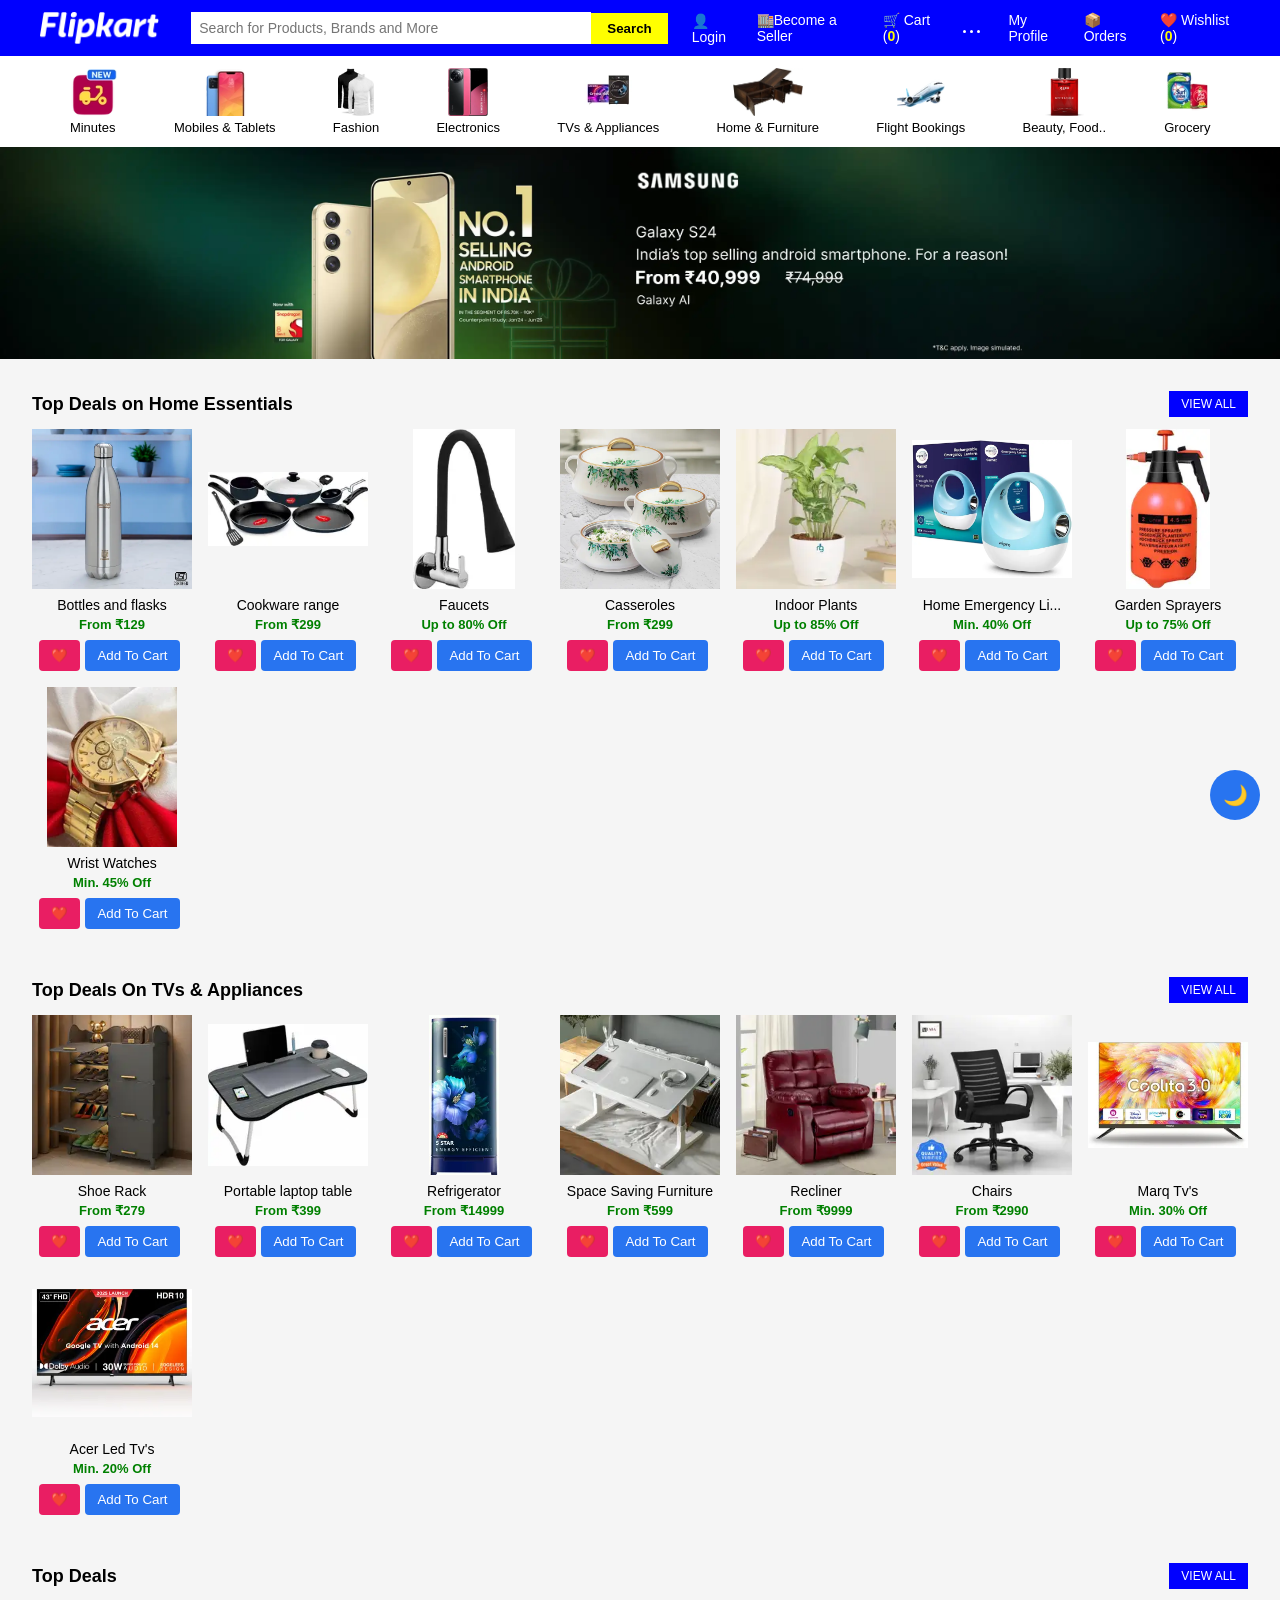
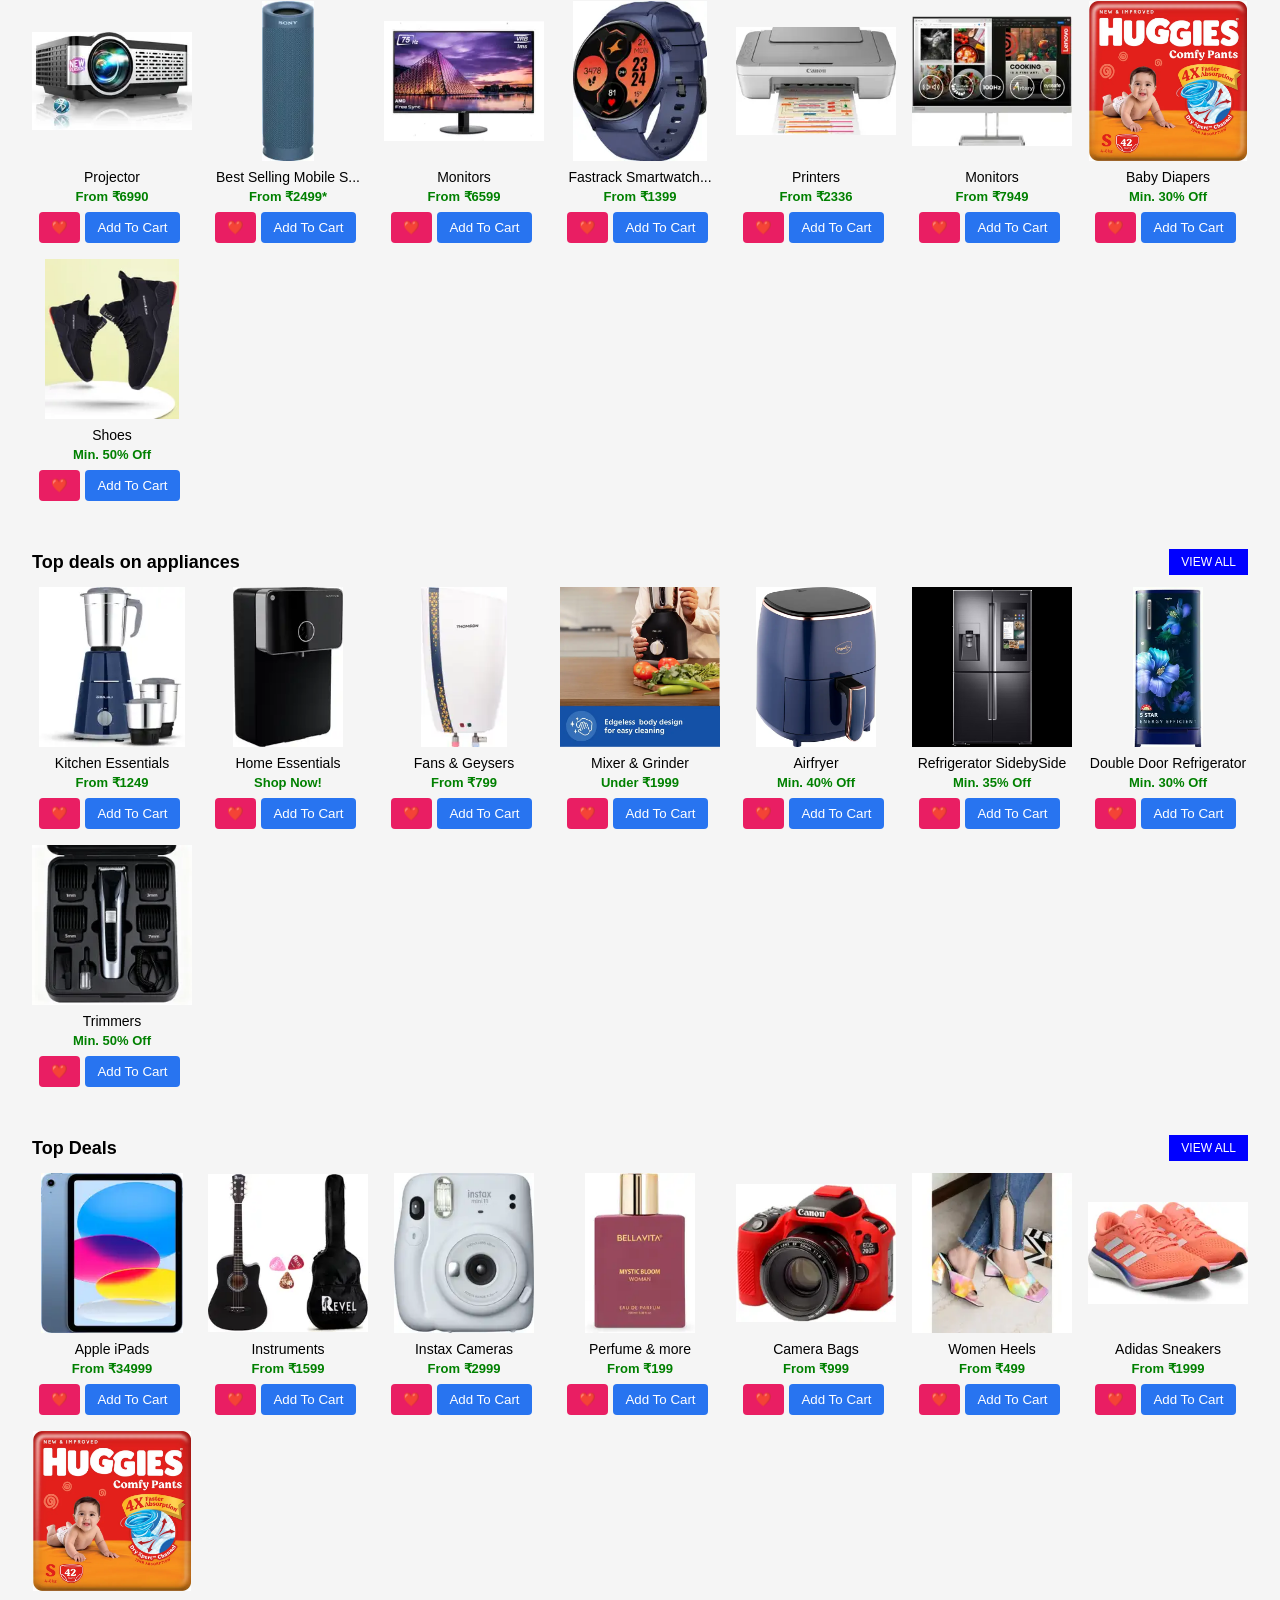
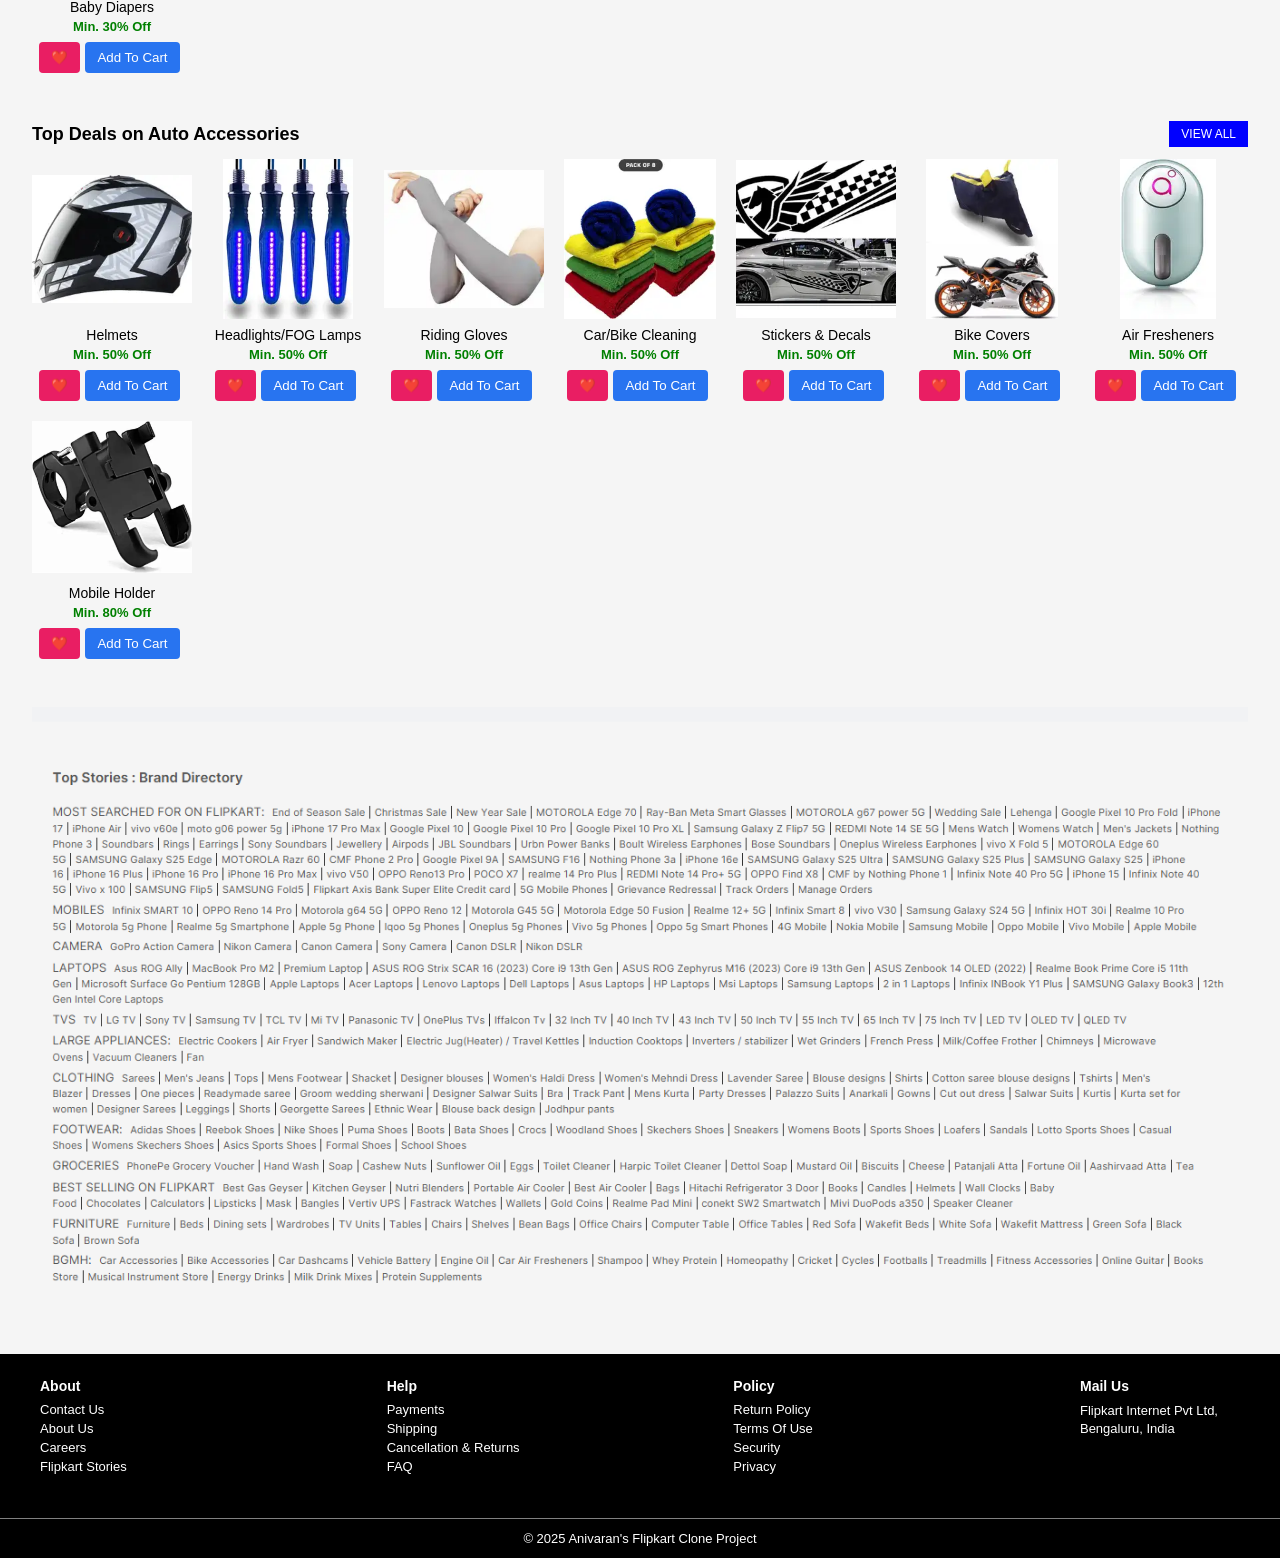
==== index.html @ 22cb1e36 "Completed Flipkart Clone Project" ====
<!DOCTYPE html>

<html lang="en">
<head>
<meta charset="utf-8"/>
<title>Flipkart Clone</title>
<link href="./style.css" rel="stylesheet"/>
</head>
<body>
<header class="navbar">
<div class="nav-left">
<img alt="Flipkart logo" class="logo" src="images/flipkart-plus_8d85f4.png"/>
<div class="search-box">
<input id="searchInput" placeholder="Search for Products, Brands and More" type="text"/>
<button>Search</button>
</div>
</div>
<div class="nav-right">
<div class="login-wrapper">
<input class="login-toggle" id="login-toggle" type="checkbox"/>
<label class="more-btn" for="login-toggle">
<span class="more-text">👤Login</span>
</label>
<ul class="login-menu">
<li class="login-top">
<span>New customer?</span>
<a href="#" id="signupLink">Sign Up</a>
</li>
<li><a href="#">My Profile</a></li>
<li><a href="#">Flipkart Plus Zone</a></li>
<li><a href="#">Orders</a></li>
<li><a href="#">Wishlist</a></li>
<li><a href="#">Rewards</a></li>
<li><a href="#">Gift Cards</a></li>
</ul>
</div>
<a href="#">🏬Become a Seller</a>
<a href="cart.html">🛒 Cart (<span id="cartCount">0</span>)</a>
<div class="more-wrapper">
<button aria-label="More options" class="more-btn">
<span class="dot"></span>
<span class="dot"></span>
<span class="dot"></span>
<span class="more-text"></span>
</button>
<ul class="more-menu">
<li><a href="#">Notification Preferences</a></li>
<li><a href="#">24x7 Customer Care</a></li>
<li><a href="#">Advertise</a></li>
<li><a href="#">Download App</a></li>
</ul>
</div>
<a href="profile.html">My Profile</a><a href="orders.html">📦 Orders</a><a href="wishlist.html">❤️ Wishlist (<span id="wishlistCount">0</span>)</a></div>
</header>
<nav class="category-strip">
<div class="cat-item">
<img alt="Minutes" src="images/minutes.jpg"/>
<span>Minutes</span>
</div>
<div class="cat-item">
<img alt="Mobiles &amp; Tablets" src="images/mobiles-tablets.jpg"/>
<span>Mobiles &amp; Tablets</span>
</div>
<div class="cat-item">
<img alt="Fashion" src="images/fashion.jpg"/>
<span>Fashion</span>
</div>
<div class="cat-item">
<img alt="Electronics" src="images/electronics.jpg"/>
<span>Electronics</span>
</div>
<div class="cat-item">
<img alt="TVs &amp; Appliances" src="images/tvs-appliances.jpg"/>
<span>TVs &amp; Appliances</span>
</div>
<div class="cat-item">
<img alt="Home &amp; Furniture" src="images/home-furniture.jpg"/>
<span>Home &amp; Furniture</span>
</div>
<div class="cat-item">
<img alt="Flight Bookings" src="images/flight-bookings.jpg"/>
<span>Flight Bookings</span>
</div>
<div class="cat-item">
<img alt="Beauty, Food, Perfume" src="images/beauty-food-toys.jpg"/>
<span>Beauty, Food..</span>
</div>
<div class="cat-item">
<img alt="Grocery" src="images/grocery.jpg"/>
<span>Grocery</span>
</div>
</nav>
<!-- Register Modal -->
<div id="registerModal" class="modal">

  <div class="modal-content">

    <span id="closeRegister">&times;</span>

    <h2>Create New Account</h2>

    <input
      type="text"
      id="regName"
      placeholder="Enter Full Name">

    <input
      type="email"
      id="regEmail"
      placeholder="Enter Email">

    <input
      type="password"
      id="regPass"
      placeholder="Enter Password">

    <button id="registerBtn">
      Register
    </button>

  </div>

</div>
<section class="banner">
<img alt="Samsung main banner" src="images/samsung_logo.jpg"/>
</section>
<section class="product-row">
<div class="row-header">
<h2>Top Deals on Home Essentials</h2>
<button class="view-all">VIEW ALL</button>
</div>
<div class="product-list">
<div class="product-card">
<img alt="Bottles and flasks" src="images/bottle.jpg"/>
<p class="name">Bottles and flasks</p>
<p class="offer">From ₹129</p>
<button class="wishlist-btn">❤️</button><button class="add-cart">Add To Cart</button></div>
<div class="product-card">
<img alt="Cookware range" src="images/cookware-range.jpg"/>
<p class="name">Cookware range</p>
<p class="offer">From ₹299</p>
<button class="wishlist-btn">❤️</button><button class="add-cart">Add To Cart</button></div>
<div class="product-card">
<img alt="Faucets" src="images/faucets.jpg"/>
<p class="name">Faucets</p>
<p class="offer">Up to 80% Off</p>
<button class="wishlist-btn">❤️</button><button class="add-cart">Add To Cart</button></div>
<div class="product-card">
<img alt="Casseroles" src="images/casserole.jpg"/>
<p class="name">Casseroles</p>
<p class="offer">From ₹299</p>
<button class="wishlist-btn">❤️</button><button class="add-cart">Add To Cart</button></div>
<div class="product-card">
<img alt="Indoor Plants" src="images/indoor-plants.jpg"/>
<p class="name">Indoor Plants</p>
<p class="offer">Up to 85% Off</p>
<button class="wishlist-btn">❤️</button><button class="add-cart">Add To Cart</button></div>
<div class="product-card">
<img alt="Home Emergency Light" src="images/home-emergency.jpg"/>
<p class="name">Home Emergency Li...</p>
<p class="offer">Min. 40% Off</p>
<button class="wishlist-btn">❤️</button><button class="add-cart">Add To Cart</button></div>
<div class="product-card">
<img alt="Garden Sprayers" src="images/garden-sprayers.jpg"/>
<p class="name">Garden Sprayers</p>
<p class="offer">Up to 75% Off</p>
<button class="wishlist-btn">❤️</button><button class="add-cart">Add To Cart</button></div>
<div class="product-card">
<img alt="Wrist Watches" src="images/gold-wrist-watch.jpg"/>
<p class="name">Wrist Watches</p>
<p class="offer">Min. 45% Off</p>
<button class="wishlist-btn">❤️</button><button class="add-cart">Add To Cart</button></div>
</div>
</section>
<section class="product-row">
<div class="row-header">
<h2>Top Deals On TVs &amp; Appliances</h2>
<button class="view-all">VIEW ALL</button>
</div>
<div class="product-list">
<div class="product-card">
<img alt="Shoe Rack" src="images/shoe-rack-01.jpg"/>
<p class="name">Shoe Rack</p>
<p class="offer">From ₹279</p>
<button class="wishlist-btn">❤️</button><button class="add-cart">Add To Cart</button></div>
<div class="product-card">
<img alt="Portable laptop table" src="images/portable-laptop-table-01.jpg"/>
<p class="name">Portable laptop table</p>
<p class="offer">From ₹399</p>
<button class="wishlist-btn">❤️</button><button class="add-cart">Add To Cart</button></div>
<div class="product-card">
<img alt="Home Temple" src="images/refrigerator_1.jpg"/>
<p class="name">Refrigerator</p>
<p class="offer">From ₹14999</p>
<button class="wishlist-btn">❤️</button><button class="add-cart">Add To Cart</button></div>
<div class="product-card">
<img alt="Space Saving Furniture" src="images/space-saving-furniture-01.jpg"/>
<p class="name">Space Saving Furniture</p>
<p class="offer">From ₹599</p>
<button class="wishlist-btn">❤️</button><button class="add-cart">Add To Cart</button></div>
<div class="product-card">
<img alt="Recliner" src="images/recliner-01.jpg"/>
<p class="name">Recliner</p>
<p class="offer">From ₹9999</p>
<button class="wishlist-btn">❤️</button><button class="add-cart">Add To Cart</button></div>
<div class="product-card">
<img alt="Chairs" src="images/chairs-01.jpg"/>
<p class="name">Chairs</p>
<p class="offer">From ₹2990</p>
<button class="wishlist-btn">❤️</button><button class="add-cart">Add To Cart</button></div>
<div class="product-card">
<img alt="Marq tv" src="images/marq.jpg"/>
<p class="name">Marq Tv's</p>
<p class="offer">Min. 30% Off</p>
<button class="wishlist-btn">❤️</button><button class="add-cart">Add To Cart</button></div>
<div class="product-card">
<img alt="Acer LED TV" src="images/acer.jpg"/>
<p class="name">Acer Led Tv's</p>
<p class="offer">Min. 20% Off</p>
<button class="wishlist-btn">❤️</button><button class="add-cart">Add To Cart</button></div>
</div>
</section>
<section class="product-row">
<div class="row-header">
<h2>Top Deals</h2>
<button class="view-all">VIEW ALL</button>
</div>
<div class="product-list">
<div class="product-card">
<img alt="Projector" src="images/projector-01.jpg"/>
<p class="name">Projector</p>
<p class="offer">From ₹6990</p>
<button class="wishlist-btn">❤️</button><button class="add-cart">Add To Cart</button></div>
<div class="product-card">
<img alt="Best Selling Mobile Speaker" src="images/bluetooth-speaker-01.jpg"/>
<p class="name">Best Selling Mobile S...</p>
<p class="offer">From ₹2499*</p>
<button class="wishlist-btn">❤️</button><button class="add-cart">Add To Cart</button></div>
<div class="product-card">
<img alt="Monitors" src="images/monitor-01.jpg"/>
<p class="name">Monitors</p>
<p class="offer">From ₹6599</p>
<button class="wishlist-btn">❤️</button><button class="add-cart">Add To Cart</button></div>
<div class="product-card">
<img alt="Fastrack Smartwatch" src="images/fastrack-smartwatch-01.jpg"/>
<p class="name">Fastrack Smartwatch...</p>
<p class="offer">From ₹1399</p>
<button class="wishlist-btn">❤️</button><button class="add-cart">Add To Cart</button></div>
<div class="product-card">
<img alt="Printers" src="images/printer-01.jpg"/>
<p class="name">Printers</p>
<p class="offer">From ₹2336</p>
<button class="wishlist-btn">❤️</button><button class="add-cart">Add To Cart</button></div>
<div class="product-card">
<img alt="Monitors" src="images/monitor-02.jpg"/>
<p class="name">Monitors</p>
<p class="offer">From ₹7949</p>
<button class="wishlist-btn">❤️</button><button class="add-cart">Add To Cart</button></div>
<div class="product-card">
<img alt="Baby Diapers" src="images/baby_diaper.jpg"/>
<p class="name">Baby Diapers</p>
<p class="offer">Min. 30% Off</p>
<button class="wishlist-btn">❤️</button><button class="add-cart">Add To Cart</button></div>
<div class="product-card">
<img alt="Shoes" src="images/mens-casual-shoes.jpg"/>
<p class="name">Shoes</p>
<p class="offer">Min. 50% Off</p>
<button class="wishlist-btn">❤️</button><button class="add-cart">Add To Cart</button></div>
</div>
</section>
<section class="product-row">
<div class="row-header">
<h2>Top deals on appliances</h2>
<button class="view-all">VIEW ALL</button>
</div>
<div class="product-list">
<div class="product-card">
<img alt="Kitchen Essentials" src="images/kitchen-essentials-mixer.jpg"/>
<p class="name">Kitchen Essentials</p>
<p class="offer">From ₹1249</p>
<button class="wishlist-btn">❤️</button><button class="add-cart">Add To Cart</button></div>
<div class="product-card">
<img alt="Home Essentials" src="images/home-essentials-purifier.jpg"/>
<p class="name">Home Essentials</p>
<p class="offer">Shop Now!</p>
<button class="wishlist-btn">❤️</button><button class="add-cart">Add To Cart</button></div>
<div class="product-card">
<img alt="Fans &amp; Geysers" src="images/fan-geyser.jpg"/>
<p class="name">Fans &amp; Geysers</p>
<p class="offer">From ₹799</p>
<button class="wishlist-btn">❤️</button><button class="add-cart">Add To Cart</button></div>
<div class="product-card">
<img alt="Mixer &amp; Grinder" src="images/mixer.jpg"/>
<p class="name">Mixer &amp; Grinder</p>
<p class="offer">Under ₹1999</p>
<button class="wishlist-btn">❤️</button><button class="add-cart">Add To Cart</button></div>
<div class="product-card">
<img alt="Airfryer" src="images/Airfryer.jpg"/>
<p class="name">Airfryer</p>
<p class="offer">Min. 40% Off</p>
<button class="wishlist-btn">❤️</button><button class="add-cart">Add To Cart</button></div>
<div class="product-card">
<img alt="Refrigerator" src="images/refrigerator.jpg"/>
<p class="name">Refrigerator SidebySide</p>
<p class="offer">Min. 35% Off</p>
<button class="wishlist-btn">❤️</button><button class="add-cart">Add To Cart</button></div>
<div class="product-card">
<img alt="Double Door Refrigerator" src="images/refrigerator_1.jpg"/>
<p class="name">Double Door Refrigerator</p>
<p class="offer">Min. 30% Off</p>
<button class="wishlist-btn">❤️</button><button class="add-cart">Add To Cart</button></div>
<div class="product-card">
<img alt="Trimmers" src="images/trimmer-kit.jpg"/>
<p class="name">Trimmers</p>
<p class="offer">Min. 50% Off</p>
<button class="wishlist-btn">❤️</button><button class="add-cart">Add To Cart</button></div>
</div>
</section>
<section class="product-row">
<div class="row-header">
<h2>Top Deals</h2>
<button class="view-all">VIEW ALL</button>
</div>
<div class="product-list">
<div class="product-card">
<img alt="Apple iPads" src="images/apple-ipad.jpg"/>
<p class="name">Apple iPads</p>
<p class="offer">From ₹34999</p>
<button class="wishlist-btn">❤️</button><button class="add-cart">Add To Cart</button></div>
<div class="product-card">
<img alt="Instruments" src="images/guitar-instrument.jpg"/>
<p class="name">Instruments</p>
<p class="offer">From ₹1599</p>
<button class="wishlist-btn">❤️</button><button class="add-cart">Add To Cart</button></div>
<div class="product-card">
<img alt="Instax Cameras" src="images/instax-camera.jpg"/>
<p class="name">Instax Cameras</p>
<p class="offer">From ₹2999</p>
<button class="wishlist-btn">❤️</button><button class="add-cart">Add To Cart</button></div>
<div class="product-card">
<img alt="Perfume &amp; more" src="images/perfume-bottle.jpg"/>
<p class="name">Perfume &amp; more</p>
<p class="offer">From ₹199</p>
<button class="wishlist-btn">❤️</button><button class="add-cart">Add To Cart</button></div>
<div class="product-card">
<img alt="Camera Bags" src="images/camera-bag.jpg"/>
<p class="name">Camera Bags</p>
<p class="offer">From ₹999</p>
<button class="wishlist-btn">❤️</button><button class="add-cart">Add To Cart</button></div>
<div class="product-card">
<img alt="Heels" src="images/heels-sandals.jpg"/>
<p class="name">Women Heels</p>
<p class="offer">From ₹499</p>
<button class="wishlist-btn">❤️</button><button class="add-cart">Add To Cart</button></div>
<div class="product-card">
<img alt="Shoes" src="images/sports-shoes.jpg"/>
<p class="name">Adidas Sneakers</p>
<p class="offer">From ₹1999</p>
<button class="wishlist-btn">❤️</button><button class="add-cart">Add To Cart</button></div>
<div class="product-card">
<img alt="Baby Diapers" src="images/baby_diaper.jpg"/>
<p class="name">Baby Diapers</p>
<p class="offer">Min. 30% Off</p>
<button class="wishlist-btn">❤️</button><button class="add-cart">Add To Cart</button></div>
</div>
</section>
<section class="product-row">
<div class="row-header">
<h2>Top Deals on Auto Accessories</h2>
<button class="view-all">VIEW ALL</button>
</div>
<div class="product-list">
<div class="product-card">
<img alt="Helmet" src="images/helmet.jpg"/>
<p class="name">Helmets</p>
<p class="offer">Min. 50% Off</p>
<button class="wishlist-btn">❤️</button><button class="add-cart">Add To Cart</button></div>
<div class="product-card">
<img alt="Bike Light Bulb" src="images/bike-light-bulb.jpg"/>
<p class="name">Headlights/FOG Lamps</p>
<p class="offer">Min. 50% Off</p>
<button class="wishlist-btn">❤️</button><button class="add-cart">Add To Cart</button></div>
<div class="product-card">
<img alt="Riding Gloves" src="images/riding-gloves.jpg"/>
<p class="name">Riding Gloves</p>
<p class="offer">Min. 50% Off</p>
<button class="wishlist-btn">❤️</button><button class="add-cart">Add To Cart</button></div>
<div class="product-card">
<img alt="Vehicle Washing Cloth" src="images/vehicle-washing-cloth.jpg"/>
<p class="name">Car/Bike Cleaning</p>
<p class="offer">Min. 50% Off</p>
<button class="wishlist-btn">❤️</button><button class="add-cart">Add To Cart</button></div>
<div class="product-card">
<img alt="Car Sticker Decal" src="images/car-sticker-decal.jpg"/>
<p class="name">Stickers &amp; Decals</p>
<p class="offer">Min. 50% Off</p>
<button class="wishlist-btn">❤️</button><button class="add-cart">Add To Cart</button></div>
<div class="product-card">
<img alt="Bike Body Cover" src="images/bike-body-cover.jpg"/>
<p class="name">Bike Covers</p>
<p class="offer">Min. 50% Off</p>
<button class="wishlist-btn">❤️</button><button class="add-cart">Add To Cart</button></div>
<div class="product-card">
<img alt="Car Air Freshener" src="images/car-air-freshener.jpg"/>
<p class="name">Air Fresheners</p>
<p class="offer">Min. 50% Off</p>
<button class="wishlist-btn">❤️</button><button class="add-cart">Add To Cart</button></div>
<div class="product-card">
<img alt="Mobile Holder" src="images/Mobile_holder.jpg"/>
<p class="name">Mobile Holder</p>
<p class="offer">Min. 80% Off</p>
<button class="wishlist-btn">❤️</button><button class="add-cart">Add To Cart</button></div>
</div>
</section>
<section class="product-row">
<img alt="Flipkart section screenshot" class="full-row-image" src="images/Screenshot 2025-12-26 152543.png"/>
</section>
<footer class="footer">
<div class="footer-top">
<div class="footer-column">
<h3>About</h3>
<a href="#">Contact Us</a>
<a href="#">About Us</a>
<a href="#">Careers</a>
<a href="#">Flipkart Stories</a>
</div>
<div class="footer-column">
<h3>Help</h3>
<a href="#">Payments</a>
<a href="#">Shipping</a>
<a href="#">Cancellation &amp; Returns</a>
<a href="#">FAQ</a>
</div>
<div class="footer-column">
<h3>Policy</h3>
<a href="#">Return Policy</a>
<a href="#">Terms Of Use</a>
<a href="#">Security</a>
<a href="#">Privacy</a>
</div>
<div class="footer-column">
<h3>Mail Us</h3>
<p>Flipkart Internet Pvt Ltd,<br/>
           Bengaluru, India</p>
</div>
</div>
<div class="footer-bottom">
<p>© 2025 Anivaran's Flipkart Clone Project</p>
</div>
</footer>

<div class="modal" id="loginModal">
<div class="modal-content">
<h2>Login</h2>
<input placeholder="Email" type="email"/>
<input placeholder="Password" type="password"/>
<button>Login</button>
</div>
</div>
<button id="darkModeBtn">🌙</button>
<button id="topBtn">⬆</button>
<script src="script.js"></script>
<div id="registerModal" class="modal">

<div class="modal-content">

<h2>Register</h2>

<input
type="text"
id="regName"
placeholder="Name">

<input
type="email"
id="regEmail"
placeholder="Email">

<input
type="password"
id="regPass"
placeholder="Password">

<button id="registerBtn">
Register
</button>

</div>

</div>
</body>
</html>
---- style.css ----
* {
  margin: 0;
  padding: 0;
  box-sizing: border-box;
}

html {
  font-size: 100%;
}

body {
  font-family: Arial, sans-serif;
  background-color: whitesmoke;
}

.navbar {
  background-color: blue;
  color: white;
  height: 3.5rem;
  display: flex;
  align-items: center;
  justify-content: space-between;
  padding: 0 2.5rem;
}

.logo {
  height: 2rem;
  margin-right: 1.25rem;
}

.nav-left {
  display: flex;
  align-items: center;
  gap: 0.75rem;
}

.search-box {
  display: flex;
  align-items: center;
}

.search-box input {
  width: 25rem;
  padding: 0.5rem;
  border: none;
  outline: none;
  font-size: 0.875rem;
}

.search-box button {
  padding: 0.5rem 1rem;
  border: none;
  background: yellow;
  cursor: pointer;
  font-weight: 600;
}

.nav-right {
  display: flex;
  align-items: center;
}

.nav-right a {
  margin-left: 1.25rem;
  color: white;
  text-decoration: none;
  font-size: 0.875rem;
}

.more-wrapper {
  position: relative;
  margin-left: 1.25rem;
}

.more-btn {
  display: inline-flex;
  align-items: center;
  gap: 0.25rem;
  background: transparent;
  border: none;
  cursor: pointer;
  color: white;
  font-size: 0.875rem;
}

.more-btn .dot {
  width: 0.1875rem;
  height: 0.1875rem;
  border-radius: 50%;
  background-color: white;
  display: inline-block;
}

.more-btn .more-text {
  margin-left: 0.25rem;
}

.more-menu {
  position: absolute;
  top: 130%;
  right: 0;
  background-color: white;
  color: black;
  list-style: none;
  min-width: 12.5rem;
  border-radius: 0.25rem;
  box-shadow: 0 0.25rem 0.75rem black;
  display: none;
  z-index: 10;
}

.more-menu li a {
  display: block;
  padding: 0.5rem 0.75rem;
  text-decoration: none;
  color: black;
  font-size: 0.8125rem;
}

.more-menu li a:hover {
  background-color: whitesmoke;
}

.more-wrapper:hover .more-menu {
  display: block;
}

.login-wrapper {
  position: relative;
  margin-left: 1.25rem;
}

.login-toggle {
  position: absolute;
  opacity: 0;
  pointer-events: none;
}

.login-menu {
  position: absolute;
  top: 130%;
  right: 0;
  background-color: white;
  color: black;
  width: 16.25rem;
  border-radius: 0.25rem;
  box-shadow: 0 0.25rem 0.75rem black;
  list-style: none;
  padding: 0;
  margin: 0;
  display: none;
  z-index: 20;
}

.login-top {
  display: flex;
  justify-content: space-between;
  align-items: center;
  padding: 0.75rem 1rem;
  border-bottom: 0.0625rem solid whitesmoke;
  font-size: 0.8125rem;
}

.login-top a {
  color: blue;
  font-weight: 500;
  text-decoration: none;
}

.login-menu li a {
  display: block;
  padding: 0.625rem 1rem;
  font-size: 0.875rem;
  color: black;
  text-decoration: none;
}

.login-menu li a:hover {
  background-color: whitesmoke;
}

.login-toggle:checked + .more-btn + .login-menu {
  display: block;
}

.category-strip {
  background-color: white;
  display: flex;
  justify-content: space-around;
  padding: 0.75rem 2.5rem;
}

.cat-item {
  text-align: center;
  font-size: 0.8125rem;
  cursor: pointer;
}

.cat-item img {
  height: 3rem;
  display: block;
  margin: 0 auto 0.25rem;
}

.banner img {
  width: 100%;
  display: block;
}

.product-row {
  margin: 1rem;
  background-color: whitesmoke;
  padding: 1rem;
}

.row-header {
  display: flex;
  justify-content: space-between;
  align-items: center;
  margin-bottom: 0.75rem;
}

.row-header h2 {
  font-size: 1.125rem;
}

.view-all {
  padding: 0.375rem 0.75rem;
  border: none;
  background-color: blue;
  color: white;
  font-size: 0.75rem;
  cursor: pointer;
}

.product-list {
  display: flex;
  gap: 1rem;
  overflow-x: auto;
  flex-wrap: wrap;
}

.product-card {
  width: 10rem;
  text-align: center;
  flex-shrink: 0;
}

.product-card img {
  width: 100%;
  aspect-ratio: 1 / 1;
  object-fit: contain;
  display: block;
}

.product-card .name {
  margin-top: 0.5rem;
  font-size: 0.875rem;
}

.product-card .offer {
  margin-top: 0.25rem;
  font-weight: bold;
  color: green;
  font-size: 0.8125rem;
}

.side-banner-row {
  display: flex;
  gap: 1rem;
  margin: 0 0 1rem;
}

.half-width {
  flex: 2;
  background-color: whitesmoke;
}

.side-banner {
  flex: 1;
  background-color: white;
}

.side-banner img {
  width: 100%;
  height: auto;
  object-fit: cover;
}

.accessory-row {
  display: flex;
  gap: 1rem;
}

.accessory-products {
  flex: 3;
  display: flex;
  flex-wrap: wrap;
  gap: 1rem;
}

.accessory-products .product-card {
  width: 10rem;
}

.accessory-banner {
  flex: 2;
  background-color: wheat;
  display: flex;
  justify-content: center;
  align-items: center;
}

.accessory-banner img {
  width: 100%;
  height: auto;
  object-fit: cover;
}

.full-row-image {
  width: 100%;
  height: auto;
  display: block;
}

.footer {
  background-color: black;
  color: white;
  margin-top: 1rem;
  font-size: 0.8125rem;
}

.footer-top {
  display: flex;
  flex-wrap: wrap;
  justify-content: space-between;
  padding: 1.5rem 2.5rem;
  border-bottom: 0.0625rem solid gray;
}

.footer-column {
  min-width: 10rem;
  margin-bottom: 1rem;
}

.footer-column h3 {
  font-size: 0.875rem;
  margin-bottom: 0.5rem;
}

.footer-column a {
  display: block;
  color: white;
  text-decoration: none;
  margin-bottom: 0.25rem;
}

.footer-column a:hover {
  text-decoration: underline;
}

.footer-column p {
  line-height: 1.4;
}

.footer-bottom {
  text-align: center;
  padding: 0.75rem 1rem;
}

@media (max-width: 48rem) {
  .footer-top {
    padding: 1.5rem 1rem;
  }
}

@media (max-width: 48rem) {
  .navbar {
    height: auto;
    padding: 0 1rem;
    flex-wrap: wrap;
    row-gap: 0.5rem;
  }

  .nav-left {
    width: 100%;
    justify-content: space-between;
  }

  .search-box input {
    width: 12.5rem;
  }

  .nav-right {
    width: 100%;
    justify-content: flex-end;
  }

  .category-strip {
    overflow-x: auto;
    justify-content: flex-start;
    gap: 0.75rem;
    padding: 0.75rem 1rem;
  }

  .side-banner-row {
    flex-direction: column;
  }

  .accessory-row {
    flex-direction: column;
  }

  .accessory-banner {
    order: -1;
  }

  .accessory-products {
    justify-content: center;
  }

  .product-row {
    margin: 0.5rem;
  }
}

@media (max-width: 30rem) {
  .more-btn .more-text {
    display: none;
  }

  .product-card {
    width: 7.5rem;
  }
}
/* =========================
   ADD TO CART BUTTON
========================= */

.add-cart{
  background:#2874f0;
  color:white;
  border:none;
  padding:8px 12px;
  border-radius:4px;
  cursor:pointer;
  margin-top:8px;
  margin-right:5px;
}

.add-cart:hover{
  background:#1d5fd0;
}

/* =========================
   WISHLIST BUTTON
========================= */

.wishlist-btn{
  background:#e91e63;
  color:white;
  border:none;
  padding:8px 12px;
  border-radius:4px;
  cursor:pointer;
  margin-top:8px;
  margin-right:5px;
}

.wishlist-btn:hover{
  background:#c2185b;
}

/* =========================
   PRODUCT HOVER
========================= */

.product-card{
  transition:all .3s ease;
}

.product-card:hover{
  transform:translateY(-5px);
  box-shadow:0 4px 15px rgba(0,0,0,.15);
}

.product-card img{
  transition:transform .3s ease;
}

.product-card:hover img{
  transform:scale(1.05);
}

/* =========================
   DARK MODE BUTTON
========================= */

#darkModeBtn{
  position:fixed;
  bottom:80px;
  right:20px;
  width:50px;
  height:50px;
  border:none;
  border-radius:50%;
  background:#2874f0;
  color:white;
  cursor:pointer;
  font-size:20px;
  z-index:1000;
}

/* =========================
   BACK TO TOP BUTTON
========================= */

#topBtn{
  position:fixed;
  bottom:20px;
  right:20px;
  width:50px;
  height:50px;
  border:none;
  border-radius:50%;
  background:#2874f0;
  color:white;
  cursor:pointer;
  font-size:18px;
  display:none;
  z-index:1000;
}

/* =========================
   LOGIN MODAL
========================= */

.modal{
  display:none;
  position:fixed;
  inset:0;
  background:rgba(0,0,0,.6);
  justify-content:center;
  align-items:center;
  z-index:2000;
}

.modal-content{
  background:white;
  padding:25px;
  border-radius:10px;
  width:320px;
  position:relative;
}

.modal-content h2{
  margin-bottom:15px;
}

.modal-content input{
  width:100%;
  padding:10px;
  margin-bottom:15px;
  border:1px solid #ccc;
}

#loginSubmit{
  width:100%;
  padding:10px;
  border:none;
  background:#2874f0;
  color:white;
  cursor:pointer;
  border-radius:4px;
}

#closeModal,
#closeLogin{
  position:absolute;
  right:15px;
  top:10px;
  font-size:24px;
  cursor:pointer;
}

/* =========================
   DARK MODE
========================= */

.dark{
  background:#121212;
  color:white;
}

.dark .category-strip{
  background:#1e1e1e;
}

.dark .product-row{
  background:#1e1e1e;
}

.dark .footer{
  background:#000;
}

.dark .modal-content{
  background:#1e1e1e;
  color:white;
}

.dark .product-card{
  color:white;
}

/* =========================
   SCROLLBAR HIDE
========================= */

.product-list::-webkit-scrollbar{
  display:none;
}

.product-list{
  scrollbar-width:none;
}

/* =========================
   COUNTERS
========================= */

#cartCount,
#wishlistCount{
  font-weight:bold;
  color:yellow;
}

/* =========================
   RESPONSIVE
========================= */

@media(max-width:768px){

  #darkModeBtn,
  #topBtn{
    width:45px;
    height:45px;
  }

  .modal-content{
    width:90%;
  }

  .add-cart,
  .wishlist-btn{
    width:100%;
    margin-top:5px;
  }

}
.modal{
  display:none;
  position:fixed;
  inset:0;
  background:rgba(0,0,0,0.6);
  justify-content:center;
  align-items:center;
  z-index:2000;
}

.modal-content{
  background:white;
  padding:25px;
  border-radius:10px;
  width:350px;
  position:relative;
}

.modal-content input{
  width:100%;
  padding:10px;
  margin:10px 0;
  border:1px solid #ccc;
}

#registerBtn{
  width:100%;
  padding:10px;
  background:#2874f0;
  color:white;
  border:none;
  cursor:pointer;
  border-radius:4px;
}

#closeRegister{
  position:absolute;
  right:15px;
  top:10px;
  font-size:24px;
  cursor:pointer;
}
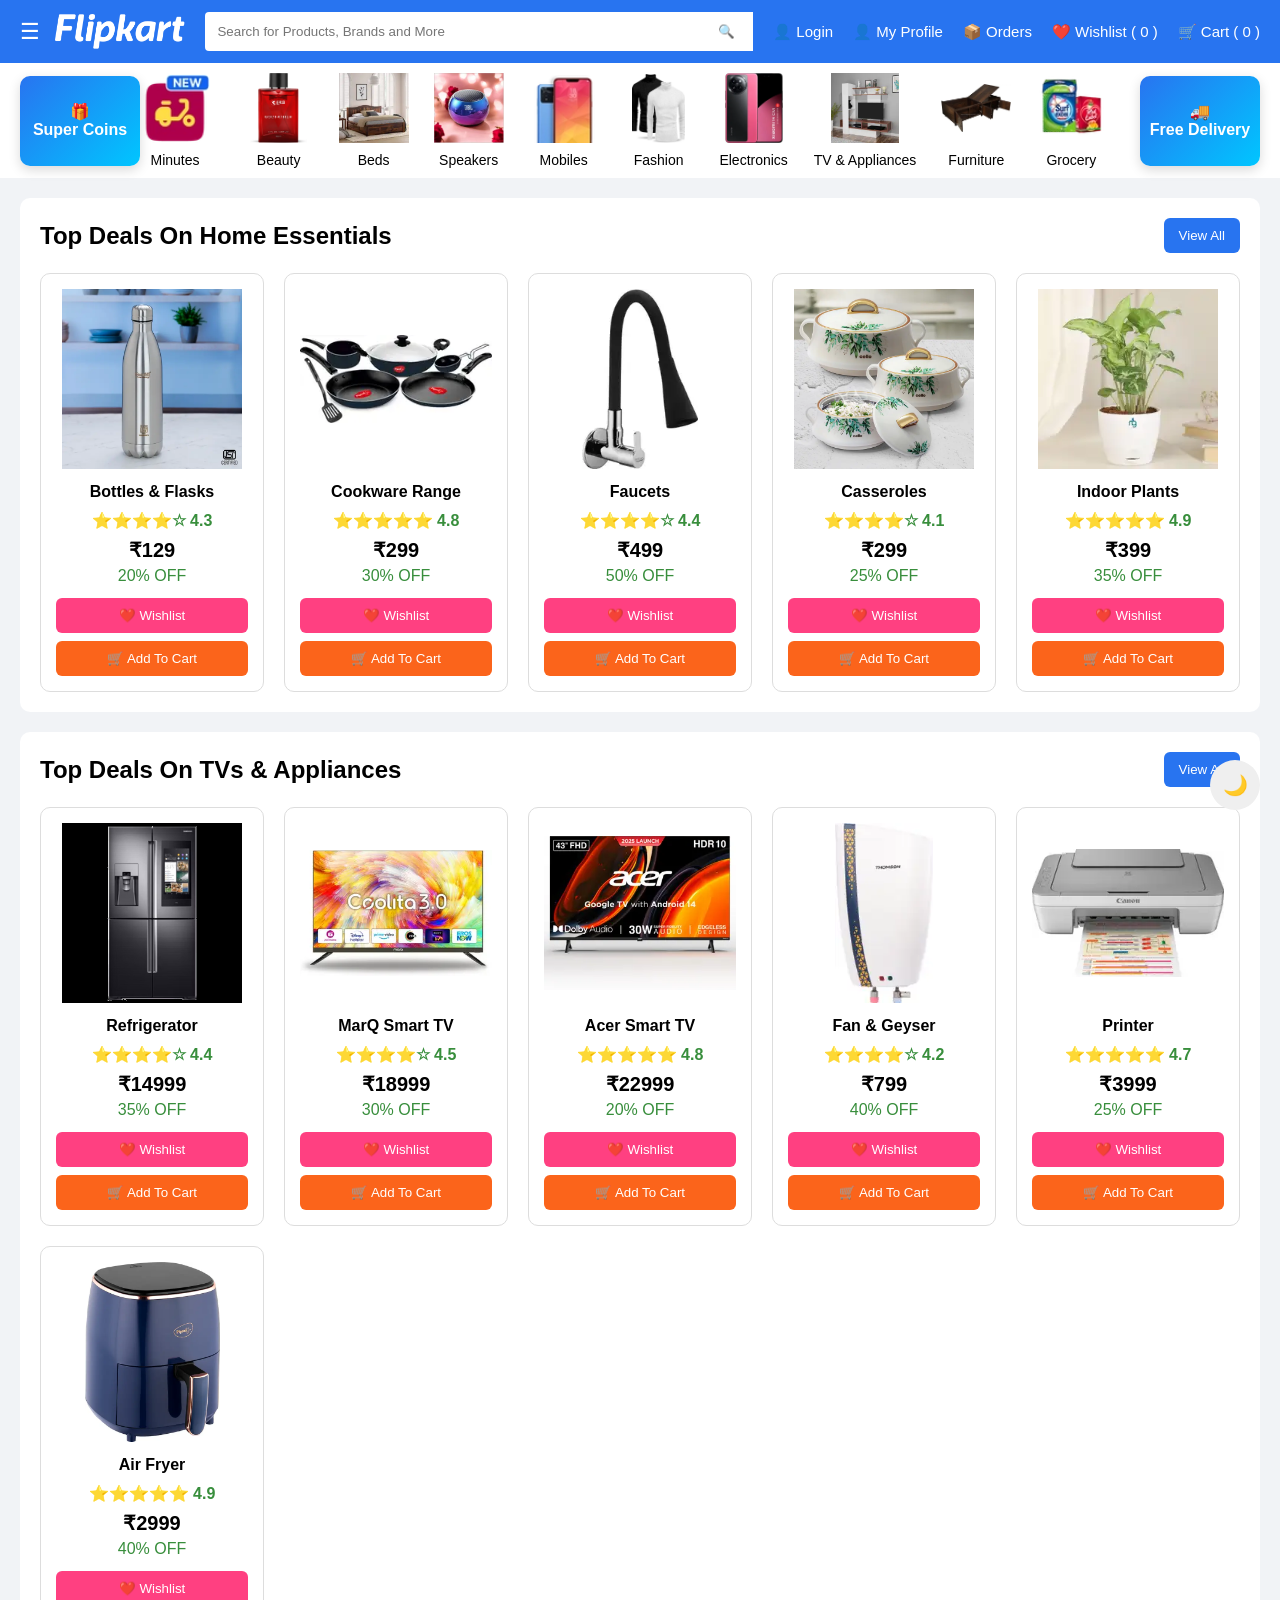
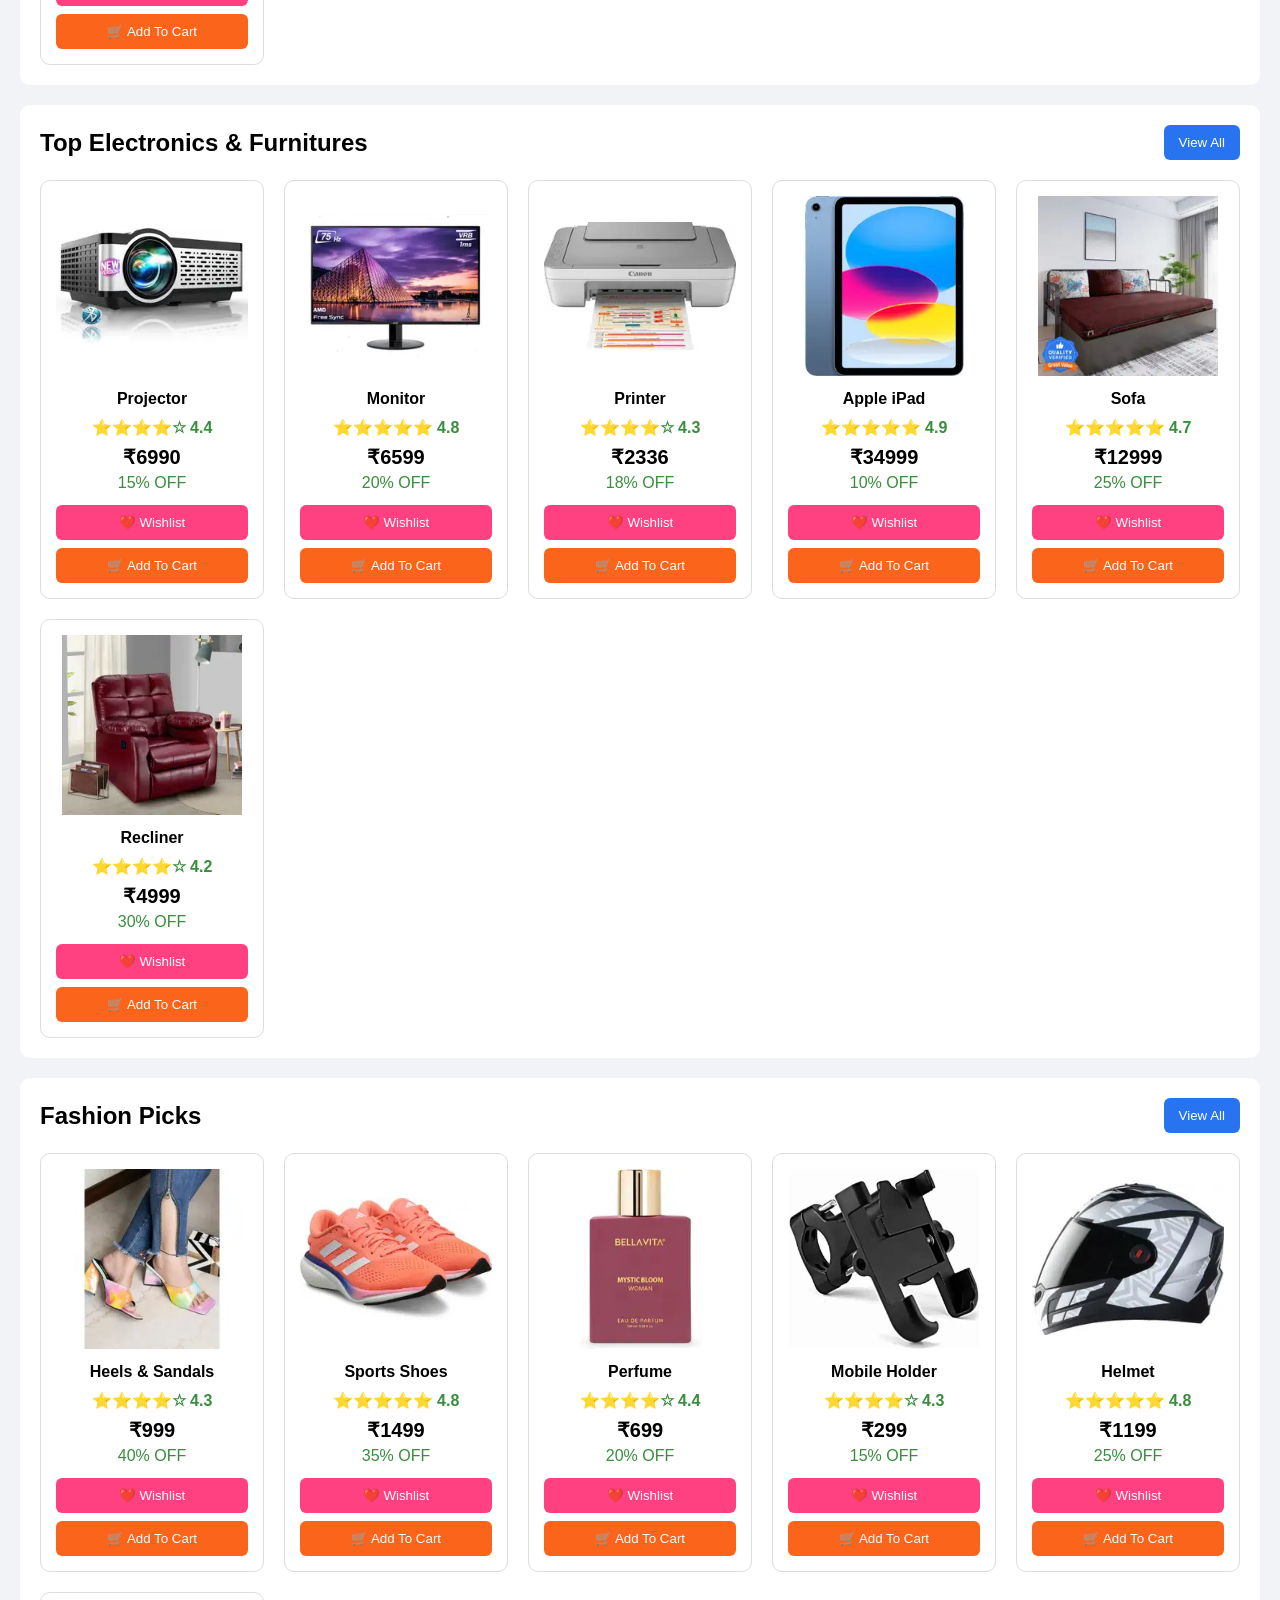
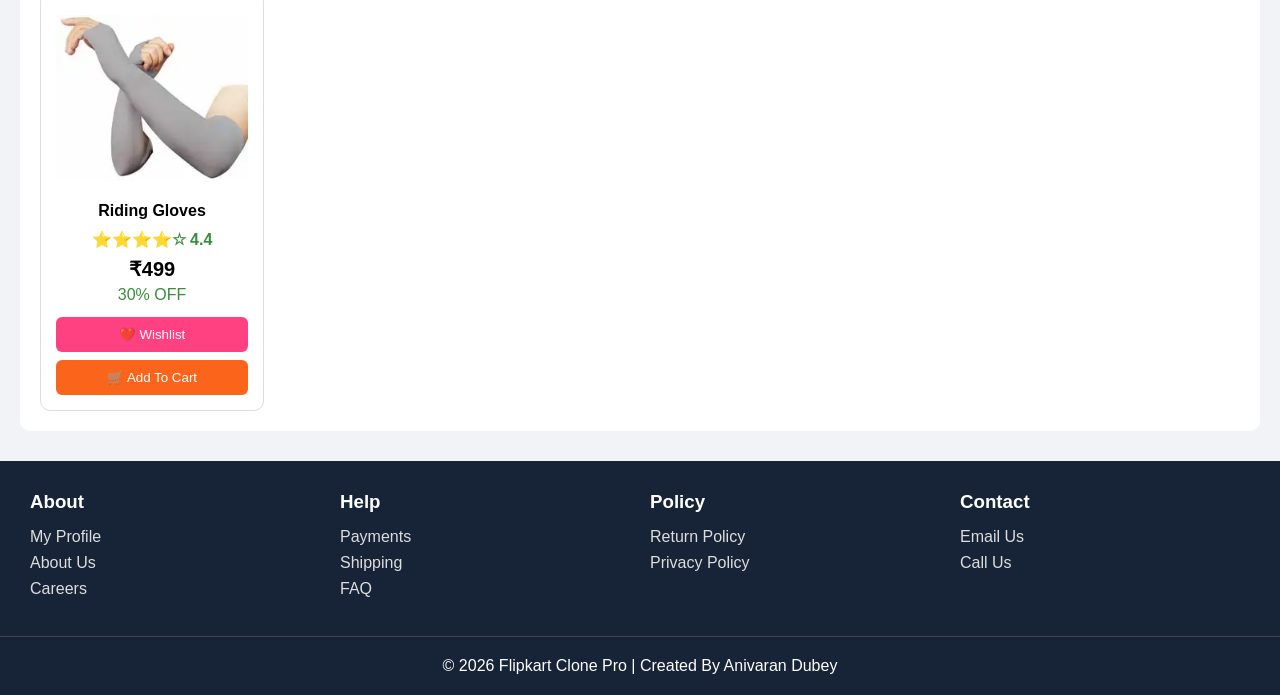
==== commit 56d06116: "project" ====
--- a/index.html
+++ b/index.html
@@ -1,492 +1,788 @@
 <!DOCTYPE html>
-
 <html lang="en">
+
 <head>
-<meta charset="utf-8"/>
-<title>Flipkart Clone</title>
-<link href="./style.css" rel="stylesheet"/>
+
+<meta charset="UTF-8">
+
+<meta
+name="viewport"
+content="width=device-width, initial-scale=1.0">
+
+<title>
+Flipkart Clone Pro
+</title>
+
+<link
+rel="stylesheet"
+href="style.css">
+
 </head>
+
 <body>
+
+<!-- ==========================
+     NAVBAR
+========================== -->
+
 <header class="navbar">
-<div class="nav-left">
-<img alt="Flipkart logo" class="logo" src="images/flipkart-plus_8d85f4.png"/>
-<div class="search-box">
-<input id="searchInput" placeholder="Search for Products, Brands and More" type="text"/>
-<button>Search</button>
+
+    <div class="nav-left">
+
+        <button
+        class="menu-btn"
+        id="menuBtn">
+
+            ☰
+
+        </button>
+
+        <img
+        src="images/flipkart-plus_8d85f4.png"
+        alt="Flipkart"
+        class="logo">
+
+    </div>
+
+    <div class="search-box">
+
+        <input
+        type="text"
+        id="searchInput"
+        placeholder="Search for Products, Brands and More">
+
+        <button>
+
+            🔍
+
+        </button>
+
+    </div>
+
+    <div class="nav-right">
+
+        <button
+        id="loginBtn"
+        class="nav-btn">
+
+            👤 Login
+
+        </button>
+
+<a
+href="profile.html"
+class="nav-link">
+
+👤 My Profile
+
+</a>
+
+<a
+href="orders.html"
+class="nav-link">
+
+📦 Orders
+
+</a>
+<a
+    href="wishlist.html"
+    class="nav-link">
+
+        ❤️ Wishlist
+        (
+        <span id="wishlistCount">
+            0
+        </span>
+        )
+
+    </a>
+
+    <a
+    href="cart.html"
+    class="nav-link">
+
+        🛒 Cart
+        (
+        <span id="cartCount">
+            0
+        </span>
+        )
+
+    </a>
+</header>
+
+<!-- ==========================
+     MOBILE MENU
+========================== -->
+
+<div
+class="mobile-menu"
+id="mobileMenu">
+
+    <a href="profile.html">
+        My Profile
+    </a>
+
+    <a href="orders.html">
+        Orders
+    </a>
+
+    <a href="wishlist.html">
+        Wishlist
+    </a>
+
+    <a href="cart.html">
+        Cart
+    </a>
+
 </div>
+
+<!-- ==========================
+     CATEGORIES
+========================== -->
+
+<div class="category-wrapper">
+
+    <div class="side-offer">
+        🎁<br>
+        Super Coins
+    </div>
+
+
+    <!-- Minutes -->
+        <div class="cat-item">
+            <img src="images/minutes.jpg">
+            <span>Minutes</span>
+        </div>
+    <div class="category-strip">
+        <div class="cat-item">
+    <img src="images/beauty-food-toys.jpg">
+    <span>Beauty</span>
 </div>
-<div class="nav-right">
-<div class="login-wrapper">
-<input class="login-toggle" id="login-toggle" type="checkbox"/>
-<label class="more-btn" for="login-toggle">
-<span class="more-text">👤Login</span>
-</label>
-<ul class="login-menu">
-<li class="login-top">
-<span>New customer?</span>
-<a href="#" id="signupLink">Sign Up</a>
-</li>
-<li><a href="#">My Profile</a></li>
-<li><a href="#">Flipkart Plus Zone</a></li>
-<li><a href="#">Orders</a></li>
-<li><a href="#">Wishlist</a></li>
-<li><a href="#">Rewards</a></li>
-<li><a href="#">Gift Cards</a></li>
-</ul>
+
+<div class="cat-item">
+    <img src="images/bed.jpg">
+    <span>Beds</span>
 </div>
-<a href="#">🏬Become a Seller</a>
-<a href="cart.html">🛒 Cart (<span id="cartCount">0</span>)</a>
-<div class="more-wrapper">
-<button aria-label="More options" class="more-btn">
-<span class="dot"></span>
-<span class="dot"></span>
-<span class="dot"></span>
-<span class="more-text"></span>
+
+<div class="cat-item">
+    <img src="images/speaker.jpg">
+    <span>Speakers</span>
+</div>
+       
+
+        <!-- Mobiles -->
+        <div class="cat-item">
+            <img src="images/mobiles-tablets.jpg">
+            <span>Mobiles</span>
+        </div>
+
+        <!-- Fashion -->
+        <div class="cat-item">
+            <img src="images/fashion.jpg">
+            <span>Fashion</span>
+        </div>
+
+        <!-- Electronics -->
+        <div class="cat-item">
+            <img src="images/electronics.jpg">
+            <span>Electronics</span>
+        </div>
+
+        <!-- TV -->
+        <div class="cat-item">
+            <img src="images/tv-unit.jpg">
+            <span>TV & Appliances</span>
+        </div>
+
+        <!-- Furniture -->
+        <div class="cat-item">
+            <img src="images/home-furniture.jpg">
+            <span>Furniture</span>
+        </div>
+
+        <!-- Grocery -->
+        <div class="cat-item">
+            <img src="images/grocery.jpg">
+            <span>Grocery</span>
+        </div>
+
+    </div>
+
+    <div class="side-offer">
+        🚚<br>
+        Free Delivery
+    </div>
+
+</div>
+<!-- ==========================
+     REGISTER MODAL
+========================== -->
+
+<div
+id="registerModal"
+class="modal">
+
+    <div class="modal-content">
+
+        <span
+        id="closeRegister">
+
+            &times;
+
+        </span>
+
+        <h2>
+            Create Account
+        </h2>
+
+        <input
+        type="text"
+        id="regName"
+        placeholder="Full Name">
+
+        <input
+        type="email"
+        id="regEmail"
+        placeholder="Email">
+
+        <input
+        type="password"
+        id="regPass"
+        placeholder="Password">
+
+        <button
+        id="registerBtn">
+
+            Register
+
+        </button>
+
+    </div>
+
+</div>
+
+<button id="darkModeBtn">
+🌙
 </button>
-<ul class="more-menu">
-<li><a href="#">Notification Preferences</a></li>
-<li><a href="#">24x7 Customer Care</a></li>
-<li><a href="#">Advertise</a></li>
-<li><a href="#">Download App</a></li>
-</ul>
-</div>
-<a href="profile.html">My Profile</a><a href="orders.html">📦 Orders</a><a href="wishlist.html">❤️ Wishlist (<span id="wishlistCount">0</span>)</a></div>
-</header>
-<nav class="category-strip">
-<div class="cat-item">
-<img alt="Minutes" src="images/minutes.jpg"/>
-<span>Minutes</span>
-</div>
-<div class="cat-item">
-<img alt="Mobiles &amp; Tablets" src="images/mobiles-tablets.jpg"/>
-<span>Mobiles &amp; Tablets</span>
-</div>
-<div class="cat-item">
-<img alt="Fashion" src="images/fashion.jpg"/>
-<span>Fashion</span>
-</div>
-<div class="cat-item">
-<img alt="Electronics" src="images/electronics.jpg"/>
-<span>Electronics</span>
-</div>
-<div class="cat-item">
-<img alt="TVs &amp; Appliances" src="images/tvs-appliances.jpg"/>
-<span>TVs &amp; Appliances</span>
-</div>
-<div class="cat-item">
-<img alt="Home &amp; Furniture" src="images/home-furniture.jpg"/>
-<span>Home &amp; Furniture</span>
-</div>
-<div class="cat-item">
-<img alt="Flight Bookings" src="images/flight-bookings.jpg"/>
-<span>Flight Bookings</span>
-</div>
-<div class="cat-item">
-<img alt="Beauty, Food, Perfume" src="images/beauty-food-toys.jpg"/>
-<span>Beauty, Food..</span>
-</div>
-<div class="cat-item">
-<img alt="Grocery" src="images/grocery.jpg"/>
-<span>Grocery</span>
-</div>
-</nav>
-<!-- Register Modal -->
-<div id="registerModal" class="modal">
-
-  <div class="modal-content">
-
-    <span id="closeRegister">&times;</span>
-
-    <h2>Create New Account</h2>
-
-    <input
-      type="text"
-      id="regName"
-      placeholder="Enter Full Name">
-
-    <input
-      type="email"
-      id="regEmail"
-      placeholder="Enter Email">
-
-    <input
-      type="password"
-      id="regPass"
-      placeholder="Enter Password">
-
-    <button id="registerBtn">
-      Register
-    </button>
-
-  </div>
-
-</div>
-<section class="banner">
-<img alt="Samsung main banner" src="images/samsung_logo.jpg"/>
+
+<button id="topBtn">
+⬆
+</button>
+<!-- ==========================
+     HOME ESSENTIALS
+========================== -->
+
+<section class="product-row">
+
+    <div class="row-header">
+
+        <h2>
+            Top Deals On Home Essentials
+        </h2>
+
+        <button class="view-all">
+            View All
+        </button>
+
+    </div>
+
+    <div class="product-list">
+
+        <div class="product-card">
+
+            <img
+            src="images/bottle.jpg"
+            alt="Bottle">
+
+            <h4 class="name">
+                Bottles & Flasks
+            </h4>
+
+            <p class="rating">
+                ⭐⭐⭐⭐☆
+                4.3
+            </p>
+
+            <p class="price">
+                ₹129
+            </p>
+
+            <p class="offer">
+                20% OFF
+            </p>
+
+            <button class="wishlist-btn">
+                ❤️ Wishlist
+            </button>
+
+            <button class="add-cart">
+                🛒 Add To Cart
+            </button>
+
+        </div>
+
+        <div class="product-card">
+
+            <img
+            src="images/cookware-range.jpg"
+            alt="Cookware">
+
+            <h4 class="name">
+                Cookware Range
+            </h4>
+
+            <p class="rating">
+                ⭐⭐⭐⭐⭐
+                4.8
+            </p>
+
+            <p class="price">
+                ₹299
+            </p>
+
+            <p class="offer">
+                30% OFF
+            </p>
+
+            <button class="wishlist-btn">
+                ❤️ Wishlist
+            </button>
+
+            <button class="add-cart">
+                🛒 Add To Cart
+            </button>
+
+        </div>
+
+        <div class="product-card">
+
+            <img
+            src="images/faucets.jpg"
+            alt="Faucets">
+
+            <h4 class="name">
+                Faucets
+            </h4>
+
+            <p class="rating">
+                ⭐⭐⭐⭐☆
+                4.4
+            </p>
+
+            <p class="price">
+                ₹499
+            </p>
+
+            <p class="offer">
+                50% OFF
+            </p>
+
+            <button class="wishlist-btn">
+                ❤️ Wishlist
+            </button>
+
+            <button class="add-cart">
+                🛒 Add To Cart
+            </button>
+
+        </div>
+
+        <div class="product-card">
+
+            <img
+            src="images/casserole.jpg"
+            alt="Casserole">
+
+            <h4 class="name">
+                Casseroles
+            </h4>
+
+            <p class="rating">
+                ⭐⭐⭐⭐☆
+                4.1
+            </p>
+
+            <p class="price">
+                ₹299
+            </p>
+
+            <p class="offer">
+                25% OFF
+            </p>
+
+            <button class="wishlist-btn">
+                ❤️ Wishlist
+            </button>
+
+            <button class="add-cart">
+                🛒 Add To Cart
+            </button>
+
+        </div>
+
+        <div class="product-card">
+
+            <img
+            src="images/indoor-plants.jpg"
+            alt="Plants">
+
+            <h4 class="name">
+                Indoor Plants
+            </h4>
+
+            <p class="rating">
+                ⭐⭐⭐⭐⭐
+                4.9
+            </p>
+
+            <p class="price">
+                ₹399
+            </p>
+
+            <p class="offer">
+                35% OFF
+            </p>
+
+            <button class="wishlist-btn">
+                ❤️ Wishlist
+            </button>
+
+            <button class="add-cart">
+                🛒 Add To Cart
+            </button>
+
+        </div>
+
+    </div>
+
 </section>
+<!-- ==========================
+     TVs & Appliances
+========================== -->
+
 <section class="product-row">
-<div class="row-header">
-<h2>Top Deals on Home Essentials</h2>
-<button class="view-all">VIEW ALL</button>
-</div>
-<div class="product-list">
-<div class="product-card">
-<img alt="Bottles and flasks" src="images/bottle.jpg"/>
-<p class="name">Bottles and flasks</p>
-<p class="offer">From ₹129</p>
-<button class="wishlist-btn">❤️</button><button class="add-cart">Add To Cart</button></div>
-<div class="product-card">
-<img alt="Cookware range" src="images/cookware-range.jpg"/>
-<p class="name">Cookware range</p>
-<p class="offer">From ₹299</p>
-<button class="wishlist-btn">❤️</button><button class="add-cart">Add To Cart</button></div>
-<div class="product-card">
-<img alt="Faucets" src="images/faucets.jpg"/>
-<p class="name">Faucets</p>
-<p class="offer">Up to 80% Off</p>
-<button class="wishlist-btn">❤️</button><button class="add-cart">Add To Cart</button></div>
-<div class="product-card">
-<img alt="Casseroles" src="images/casserole.jpg"/>
-<p class="name">Casseroles</p>
-<p class="offer">From ₹299</p>
-<button class="wishlist-btn">❤️</button><button class="add-cart">Add To Cart</button></div>
-<div class="product-card">
-<img alt="Indoor Plants" src="images/indoor-plants.jpg"/>
-<p class="name">Indoor Plants</p>
-<p class="offer">Up to 85% Off</p>
-<button class="wishlist-btn">❤️</button><button class="add-cart">Add To Cart</button></div>
-<div class="product-card">
-<img alt="Home Emergency Light" src="images/home-emergency.jpg"/>
-<p class="name">Home Emergency Li...</p>
-<p class="offer">Min. 40% Off</p>
-<button class="wishlist-btn">❤️</button><button class="add-cart">Add To Cart</button></div>
-<div class="product-card">
-<img alt="Garden Sprayers" src="images/garden-sprayers.jpg"/>
-<p class="name">Garden Sprayers</p>
-<p class="offer">Up to 75% Off</p>
-<button class="wishlist-btn">❤️</button><button class="add-cart">Add To Cart</button></div>
-<div class="product-card">
-<img alt="Wrist Watches" src="images/gold-wrist-watch.jpg"/>
-<p class="name">Wrist Watches</p>
-<p class="offer">Min. 45% Off</p>
-<button class="wishlist-btn">❤️</button><button class="add-cart">Add To Cart</button></div>
-</div>
+
+    <div class="row-header">
+
+        <h2>
+            Top Deals On TVs & Appliances
+        </h2>
+
+        <button class="view-all">
+            View All
+        </button>
+
+    </div>
+
+    <div class="product-list">
+
+        <div class="product-card">
+            <img src="images/refrigerator.jpg" alt="Refrigerator">
+            <h4 class="name">Refrigerator</h4>
+            <p class="rating">⭐⭐⭐⭐☆ 4.4</p>
+            <p class="price">₹14999</p>
+            <p class="offer">35% OFF</p>
+            <button class="wishlist-btn">❤️ Wishlist</button>
+            <button class="add-cart">🛒 Add To Cart</button>
+        </div>
+
+        <div class="product-card">
+            <img src="images/marq.jpg" alt="TV">
+            <h4 class="name">MarQ Smart TV</h4>
+            <p class="rating">⭐⭐⭐⭐☆ 4.5</p>
+            <p class="price">₹18999</p>
+            <p class="offer">30% OFF</p>
+            <button class="wishlist-btn">❤️ Wishlist</button>
+            <button class="add-cart">🛒 Add To Cart</button>
+        </div>
+
+        <div class="product-card">
+            <img src="images/acer.jpg" alt="Acer TV">
+            <h4 class="name">Acer Smart TV</h4>
+            <p class="rating">⭐⭐⭐⭐⭐ 4.8</p>
+            <p class="price">₹22999</p>
+            <p class="offer">20% OFF</p>
+            <button class="wishlist-btn">❤️ Wishlist</button>
+            <button class="add-cart">🛒 Add To Cart</button>
+        </div>
+
+        <div class="product-card">
+            <img src="images/fan-geyser.jpg" alt="Fan">
+            <h4 class="name">Fan & Geyser</h4>
+            <p class="rating">⭐⭐⭐⭐☆ 4.2</p>
+            <p class="price">₹799</p>
+            <p class="offer">40% OFF</p>
+            <button class="wishlist-btn">❤️ Wishlist</button>
+            <button class="add-cart">🛒 Add To Cart</button>
+        </div>
+
+        <div class="product-card">
+            <img src="images/printer-01.jpg" alt="Mixer">
+            <h4 class="name">Printer</h4>
+            <p class="rating">⭐⭐⭐⭐⭐ 4.7</p>
+            <p class="price">₹3999</p>
+            <p class="offer">25% OFF</p>
+            <button class="wishlist-btn">❤️ Wishlist</button>
+            <button class="add-cart">🛒 Add To Cart</button>
+        </div>
+
+        <div class="product-card">
+            <img src="images/Airfryer.jpg" alt="Air Fryer">
+            <h4 class="name">Air Fryer</h4>
+            <p class="rating">⭐⭐⭐⭐⭐ 4.9</p>
+            <p class="price">₹2999</p>
+            <p class="offer">40% OFF</p>
+            <button class="wishlist-btn">❤️ Wishlist</button>
+            <button class="add-cart">🛒 Add To Cart</button>
+        </div>
+    </div>
+
 </section>
+<!-- ==========================
+     TOP ELECTRONICS
+========================== -->
+
 <section class="product-row">
-<div class="row-header">
-<h2>Top Deals On TVs &amp; Appliances</h2>
-<button class="view-all">VIEW ALL</button>
-</div>
-<div class="product-list">
-<div class="product-card">
-<img alt="Shoe Rack" src="images/shoe-rack-01.jpg"/>
-<p class="name">Shoe Rack</p>
-<p class="offer">From ₹279</p>
-<button class="wishlist-btn">❤️</button><button class="add-cart">Add To Cart</button></div>
-<div class="product-card">
-<img alt="Portable laptop table" src="images/portable-laptop-table-01.jpg"/>
-<p class="name">Portable laptop table</p>
-<p class="offer">From ₹399</p>
-<button class="wishlist-btn">❤️</button><button class="add-cart">Add To Cart</button></div>
-<div class="product-card">
-<img alt="Home Temple" src="images/refrigerator_1.jpg"/>
-<p class="name">Refrigerator</p>
-<p class="offer">From ₹14999</p>
-<button class="wishlist-btn">❤️</button><button class="add-cart">Add To Cart</button></div>
-<div class="product-card">
-<img alt="Space Saving Furniture" src="images/space-saving-furniture-01.jpg"/>
-<p class="name">Space Saving Furniture</p>
-<p class="offer">From ₹599</p>
-<button class="wishlist-btn">❤️</button><button class="add-cart">Add To Cart</button></div>
-<div class="product-card">
-<img alt="Recliner" src="images/recliner-01.jpg"/>
-<p class="name">Recliner</p>
-<p class="offer">From ₹9999</p>
-<button class="wishlist-btn">❤️</button><button class="add-cart">Add To Cart</button></div>
-<div class="product-card">
-<img alt="Chairs" src="images/chairs-01.jpg"/>
-<p class="name">Chairs</p>
-<p class="offer">From ₹2990</p>
-<button class="wishlist-btn">❤️</button><button class="add-cart">Add To Cart</button></div>
-<div class="product-card">
-<img alt="Marq tv" src="images/marq.jpg"/>
-<p class="name">Marq Tv's</p>
-<p class="offer">Min. 30% Off</p>
-<button class="wishlist-btn">❤️</button><button class="add-cart">Add To Cart</button></div>
-<div class="product-card">
-<img alt="Acer LED TV" src="images/acer.jpg"/>
-<p class="name">Acer Led Tv's</p>
-<p class="offer">Min. 20% Off</p>
-<button class="wishlist-btn">❤️</button><button class="add-cart">Add To Cart</button></div>
-</div>
+
+    <div class="row-header">
+
+        <h2>
+            Top Electronics & Furnitures
+        </h2>
+
+        <button class="view-all">
+            View All
+        </button>
+
+    </div>
+
+    <div class="product-list">
+
+        <div class="product-card">
+            <img src="images/projector-01.jpg">
+            <h4 class="name">Projector</h4>
+            <p class="rating">⭐⭐⭐⭐☆ 4.4</p>
+            <p class="price">₹6990</p>
+            <p class="offer">15% OFF</p>
+            <button class="wishlist-btn">❤️ Wishlist</button>
+            <button class="add-cart">🛒 Add To Cart</button>
+        </div>
+
+        <div class="product-card">
+            <img src="images/monitor-01.jpg">
+            <h4 class="name">Monitor</h4>
+            <p class="rating">⭐⭐⭐⭐⭐ 4.8</p>
+            <p class="price">₹6599</p>
+            <p class="offer">20% OFF</p>
+            <button class="wishlist-btn">❤️ Wishlist</button>
+            <button class="add-cart">🛒 Add To Cart</button>
+        </div>
+
+        <div class="product-card">
+            <img src="images/printer-01.jpg">
+            <h4 class="name">Printer</h4>
+            <p class="rating">⭐⭐⭐⭐☆ 4.3</p>
+            <p class="price">₹2336</p>
+            <p class="offer">18% OFF</p>
+            <button class="wishlist-btn">❤️ Wishlist</button>
+            <button class="add-cart">🛒 Add To Cart</button>
+        </div>
+
+        <div class="product-card">
+            <img src="images/apple-ipad.jpg">
+            <h4 class="name">Apple iPad</h4>
+            <p class="rating">⭐⭐⭐⭐⭐ 4.9</p>
+            <p class="price">₹34999</p>
+            <p class="offer">10% OFF</p>
+            <button class="wishlist-btn">❤️ Wishlist</button>
+            <button class="add-cart">🛒 Add To Cart</button>
+        </div>
+
+        <div class="product-card">
+            <img src="images/sofa-bed.jpg">
+            <h4 class="name">Sofa</h4>
+            <p class="rating">⭐⭐⭐⭐⭐ 4.7</p>
+            <p class="price">₹12999</p>
+            <p class="offer">25% OFF</p>
+            <button class="wishlist-btn">❤️ Wishlist</button>
+            <button class="add-cart">🛒 Add To Cart</button>
+        </div>
+
+        <div class="product-card">
+            <img src="images/recliner-01.jpg">
+            <h4 class="name">Recliner</h4>
+            <p class="rating">⭐⭐⭐⭐☆ 4.2</p>
+            <p class="price">₹4999</p>
+            <p class="offer">30% OFF</p>
+            <button class="wishlist-btn">❤️ Wishlist</button>
+            <button class="add-cart">🛒 Add To Cart</button>
+        </div>
+    </div>
+
 </section>
+<!-- ==========================
+     FASHION PICKS
+========================== -->
+
 <section class="product-row">
-<div class="row-header">
-<h2>Top Deals</h2>
-<button class="view-all">VIEW ALL</button>
-</div>
-<div class="product-list">
-<div class="product-card">
-<img alt="Projector" src="images/projector-01.jpg"/>
-<p class="name">Projector</p>
-<p class="offer">From ₹6990</p>
-<button class="wishlist-btn">❤️</button><button class="add-cart">Add To Cart</button></div>
-<div class="product-card">
-<img alt="Best Selling Mobile Speaker" src="images/bluetooth-speaker-01.jpg"/>
-<p class="name">Best Selling Mobile S...</p>
-<p class="offer">From ₹2499*</p>
-<button class="wishlist-btn">❤️</button><button class="add-cart">Add To Cart</button></div>
-<div class="product-card">
-<img alt="Monitors" src="images/monitor-01.jpg"/>
-<p class="name">Monitors</p>
-<p class="offer">From ₹6599</p>
-<button class="wishlist-btn">❤️</button><button class="add-cart">Add To Cart</button></div>
-<div class="product-card">
-<img alt="Fastrack Smartwatch" src="images/fastrack-smartwatch-01.jpg"/>
-<p class="name">Fastrack Smartwatch...</p>
-<p class="offer">From ₹1399</p>
-<button class="wishlist-btn">❤️</button><button class="add-cart">Add To Cart</button></div>
-<div class="product-card">
-<img alt="Printers" src="images/printer-01.jpg"/>
-<p class="name">Printers</p>
-<p class="offer">From ₹2336</p>
-<button class="wishlist-btn">❤️</button><button class="add-cart">Add To Cart</button></div>
-<div class="product-card">
-<img alt="Monitors" src="images/monitor-02.jpg"/>
-<p class="name">Monitors</p>
-<p class="offer">From ₹7949</p>
-<button class="wishlist-btn">❤️</button><button class="add-cart">Add To Cart</button></div>
-<div class="product-card">
-<img alt="Baby Diapers" src="images/baby_diaper.jpg"/>
-<p class="name">Baby Diapers</p>
-<p class="offer">Min. 30% Off</p>
-<button class="wishlist-btn">❤️</button><button class="add-cart">Add To Cart</button></div>
-<div class="product-card">
-<img alt="Shoes" src="images/mens-casual-shoes.jpg"/>
-<p class="name">Shoes</p>
-<p class="offer">Min. 50% Off</p>
-<button class="wishlist-btn">❤️</button><button class="add-cart">Add To Cart</button></div>
-</div>
+
+    <div class="row-header">
+
+        <h2>
+            Fashion Picks
+        </h2>
+
+        <button class="view-all">
+            View All
+        </button>
+
+    </div>
+
+    <div class="product-list">
+
+        <div class="product-card">
+            <img src="images/heels-sandals.jpg">
+            <h4 class="name">Heels & Sandals</h4>
+            <p class="rating">⭐⭐⭐⭐☆ 4.3</p>
+            <p class="price">₹999</p>
+            <p class="offer">40% OFF</p>
+            <button class="wishlist-btn">❤️ Wishlist</button>
+            <button class="add-cart">🛒 Add To Cart</button>
+        </div>
+
+        <div class="product-card">
+            <img src="images/sports-shoes.jpg">
+            <h4 class="name">Sports Shoes</h4>
+            <p class="rating">⭐⭐⭐⭐⭐ 4.8</p>
+            <p class="price">₹1499</p>
+            <p class="offer">35% OFF</p>
+            <button class="wishlist-btn">❤️ Wishlist</button>
+            <button class="add-cart">🛒 Add To Cart</button>
+        </div>
+
+        <div class="product-card">
+            <img src="images/perfume-bottle.jpg">
+            <h4 class="name">Perfume</h4>
+            <p class="rating">⭐⭐⭐⭐☆ 4.4</p>
+            <p class="price">₹699</p>
+            <p class="offer">20% OFF</p>
+            <button class="wishlist-btn">❤️ Wishlist</button>
+            <button class="add-cart">🛒 Add To Cart</button>
+        </div>
+
+       <div class="product-card">
+            <img src="images/Mobile_holder.jpg">
+            <h4 class="name">Mobile Holder</h4>
+            <p class="rating">⭐⭐⭐⭐☆ 4.3</p>
+            <p class="price">₹299</p>
+            <p class="offer">15% OFF</p>
+            <button class="wishlist-btn">❤️ Wishlist</button>
+            <button class="add-cart">🛒 Add To Cart</button>
+        </div>
+
+        <div class="product-card">
+            <img src="images/helmet.jpg">
+            <h4 class="name">Helmet</h4>
+            <p class="rating">⭐⭐⭐⭐⭐ 4.8</p>
+            <p class="price">₹1199</p>
+            <p class="offer">25% OFF</p>
+            <button class="wishlist-btn">❤️ Wishlist</button>
+            <button class="add-cart">🛒 Add To Cart</button>
+        </div>
+
+        <div class="product-card">
+            <img src="images/riding-gloves.jpg">
+            <h4 class="name">Riding Gloves</h4>
+            <p class="rating">⭐⭐⭐⭐☆ 4.4</p>
+            <p class="price">₹499</p>
+            <p class="offer">30% OFF</p>
+            <button class="wishlist-btn">❤️ Wishlist</button>
+            <button class="add-cart">🛒 Add To Cart</button>
+        </div>
+    </div>
+
 </section>
-<section class="product-row">
-<div class="row-header">
-<h2>Top deals on appliances</h2>
-<button class="view-all">VIEW ALL</button>
-</div>
-<div class="product-list">
-<div class="product-card">
-<img alt="Kitchen Essentials" src="images/kitchen-essentials-mixer.jpg"/>
-<p class="name">Kitchen Essentials</p>
-<p class="offer">From ₹1249</p>
-<button class="wishlist-btn">❤️</button><button class="add-cart">Add To Cart</button></div>
-<div class="product-card">
-<img alt="Home Essentials" src="images/home-essentials-purifier.jpg"/>
-<p class="name">Home Essentials</p>
-<p class="offer">Shop Now!</p>
-<button class="wishlist-btn">❤️</button><button class="add-cart">Add To Cart</button></div>
-<div class="product-card">
-<img alt="Fans &amp; Geysers" src="images/fan-geyser.jpg"/>
-<p class="name">Fans &amp; Geysers</p>
-<p class="offer">From ₹799</p>
-<button class="wishlist-btn">❤️</button><button class="add-cart">Add To Cart</button></div>
-<div class="product-card">
-<img alt="Mixer &amp; Grinder" src="images/mixer.jpg"/>
-<p class="name">Mixer &amp; Grinder</p>
-<p class="offer">Under ₹1999</p>
-<button class="wishlist-btn">❤️</button><button class="add-cart">Add To Cart</button></div>
-<div class="product-card">
-<img alt="Airfryer" src="images/Airfryer.jpg"/>
-<p class="name">Airfryer</p>
-<p class="offer">Min. 40% Off</p>
-<button class="wishlist-btn">❤️</button><button class="add-cart">Add To Cart</button></div>
-<div class="product-card">
-<img alt="Refrigerator" src="images/refrigerator.jpg"/>
-<p class="name">Refrigerator SidebySide</p>
-<p class="offer">Min. 35% Off</p>
-<button class="wishlist-btn">❤️</button><button class="add-cart">Add To Cart</button></div>
-<div class="product-card">
-<img alt="Double Door Refrigerator" src="images/refrigerator_1.jpg"/>
-<p class="name">Double Door Refrigerator</p>
-<p class="offer">Min. 30% Off</p>
-<button class="wishlist-btn">❤️</button><button class="add-cart">Add To Cart</button></div>
-<div class="product-card">
-<img alt="Trimmers" src="images/trimmer-kit.jpg"/>
-<p class="name">Trimmers</p>
-<p class="offer">Min. 50% Off</p>
-<button class="wishlist-btn">❤️</button><button class="add-cart">Add To Cart</button></div>
-</div>
-</section>
-<section class="product-row">
-<div class="row-header">
-<h2>Top Deals</h2>
-<button class="view-all">VIEW ALL</button>
-</div>
-<div class="product-list">
-<div class="product-card">
-<img alt="Apple iPads" src="images/apple-ipad.jpg"/>
-<p class="name">Apple iPads</p>
-<p class="offer">From ₹34999</p>
-<button class="wishlist-btn">❤️</button><button class="add-cart">Add To Cart</button></div>
-<div class="product-card">
-<img alt="Instruments" src="images/guitar-instrument.jpg"/>
-<p class="name">Instruments</p>
-<p class="offer">From ₹1599</p>
-<button class="wishlist-btn">❤️</button><button class="add-cart">Add To Cart</button></div>
-<div class="product-card">
-<img alt="Instax Cameras" src="images/instax-camera.jpg"/>
-<p class="name">Instax Cameras</p>
-<p class="offer">From ₹2999</p>
-<button class="wishlist-btn">❤️</button><button class="add-cart">Add To Cart</button></div>
-<div class="product-card">
-<img alt="Perfume &amp; more" src="images/perfume-bottle.jpg"/>
-<p class="name">Perfume &amp; more</p>
-<p class="offer">From ₹199</p>
-<button class="wishlist-btn">❤️</button><button class="add-cart">Add To Cart</button></div>
-<div class="product-card">
-<img alt="Camera Bags" src="images/camera-bag.jpg"/>
-<p class="name">Camera Bags</p>
-<p class="offer">From ₹999</p>
-<button class="wishlist-btn">❤️</button><button class="add-cart">Add To Cart</button></div>
-<div class="product-card">
-<img alt="Heels" src="images/heels-sandals.jpg"/>
-<p class="name">Women Heels</p>
-<p class="offer">From ₹499</p>
-<button class="wishlist-btn">❤️</button><button class="add-cart">Add To Cart</button></div>
-<div class="product-card">
-<img alt="Shoes" src="images/sports-shoes.jpg"/>
-<p class="name">Adidas Sneakers</p>
-<p class="offer">From ₹1999</p>
-<button class="wishlist-btn">❤️</button><button class="add-cart">Add To Cart</button></div>
-<div class="product-card">
-<img alt="Baby Diapers" src="images/baby_diaper.jpg"/>
-<p class="name">Baby Diapers</p>
-<p class="offer">Min. 30% Off</p>
-<button class="wishlist-btn">❤️</button><button class="add-cart">Add To Cart</button></div>
-</div>
-</section>
-<section class="product-row">
-<div class="row-header">
-<h2>Top Deals on Auto Accessories</h2>
-<button class="view-all">VIEW ALL</button>
-</div>
-<div class="product-list">
-<div class="product-card">
-<img alt="Helmet" src="images/helmet.jpg"/>
-<p class="name">Helmets</p>
-<p class="offer">Min. 50% Off</p>
-<button class="wishlist-btn">❤️</button><button class="add-cart">Add To Cart</button></div>
-<div class="product-card">
-<img alt="Bike Light Bulb" src="images/bike-light-bulb.jpg"/>
-<p class="name">Headlights/FOG Lamps</p>
-<p class="offer">Min. 50% Off</p>
-<button class="wishlist-btn">❤️</button><button class="add-cart">Add To Cart</button></div>
-<div class="product-card">
-<img alt="Riding Gloves" src="images/riding-gloves.jpg"/>
-<p class="name">Riding Gloves</p>
-<p class="offer">Min. 50% Off</p>
-<button class="wishlist-btn">❤️</button><button class="add-cart">Add To Cart</button></div>
-<div class="product-card">
-<img alt="Vehicle Washing Cloth" src="images/vehicle-washing-cloth.jpg"/>
-<p class="name">Car/Bike Cleaning</p>
-<p class="offer">Min. 50% Off</p>
-<button class="wishlist-btn">❤️</button><button class="add-cart">Add To Cart</button></div>
-<div class="product-card">
-<img alt="Car Sticker Decal" src="images/car-sticker-decal.jpg"/>
-<p class="name">Stickers &amp; Decals</p>
-<p class="offer">Min. 50% Off</p>
-<button class="wishlist-btn">❤️</button><button class="add-cart">Add To Cart</button></div>
-<div class="product-card">
-<img alt="Bike Body Cover" src="images/bike-body-cover.jpg"/>
-<p class="name">Bike Covers</p>
-<p class="offer">Min. 50% Off</p>
-<button class="wishlist-btn">❤️</button><button class="add-cart">Add To Cart</button></div>
-<div class="product-card">
-<img alt="Car Air Freshener" src="images/car-air-freshener.jpg"/>
-<p class="name">Air Fresheners</p>
-<p class="offer">Min. 50% Off</p>
-<button class="wishlist-btn">❤️</button><button class="add-cart">Add To Cart</button></div>
-<div class="product-card">
-<img alt="Mobile Holder" src="images/Mobile_holder.jpg"/>
-<p class="name">Mobile Holder</p>
-<p class="offer">Min. 80% Off</p>
-<button class="wishlist-btn">❤️</button><button class="add-cart">Add To Cart</button></div>
-</div>
-</section>
-<section class="product-row">
-<img alt="Flipkart section screenshot" class="full-row-image" src="images/Screenshot 2025-12-26 152543.png"/>
-</section>
+
 <footer class="footer">
-<div class="footer-top">
-<div class="footer-column">
-<h3>About</h3>
-<a href="#">Contact Us</a>
-<a href="#">About Us</a>
-<a href="#">Careers</a>
-<a href="#">Flipkart Stories</a>
-</div>
-<div class="footer-column">
-<h3>Help</h3>
-<a href="#">Payments</a>
-<a href="#">Shipping</a>
-<a href="#">Cancellation &amp; Returns</a>
-<a href="#">FAQ</a>
-</div>
-<div class="footer-column">
-<h3>Policy</h3>
-<a href="#">Return Policy</a>
-<a href="#">Terms Of Use</a>
-<a href="#">Security</a>
-<a href="#">Privacy</a>
-</div>
-<div class="footer-column">
-<h3>Mail Us</h3>
-<p>Flipkart Internet Pvt Ltd,<br/>
-           Bengaluru, India</p>
-</div>
-</div>
-<div class="footer-bottom">
-<p>© 2025 Anivaran's Flipkart Clone Project</p>
-</div>
+
+    <div class="footer-top">
+
+        <div class="footer-column">
+
+            <h3>About</h3>
+
+            <a href="profile.html">
+                My Profile
+            </a>
+
+            <a href="#">
+                About Us
+            </a>
+
+            <a href="#">
+                Careers
+            </a>
+
+        </div>
+
+        <div class="footer-column">
+
+            <h3>Help</h3>
+
+            <a href="#">
+                Payments
+            </a>
+
+            <a href="#">
+                Shipping
+            </a>
+
+            <a href="#">
+                FAQ
+            </a>
+
+        </div>
+
+        <div class="footer-column">
+
+            <h3>Policy</h3>
+
+            <a href="#">
+                Return Policy
+            </a>
+
+            <a href="#">
+                Privacy Policy
+            </a>
+
+        </div>
+
+        <div class="footer-column">
+
+            <h3>Contact</h3>
+
+            <a href="mailto:anivarandubey@gmail.com">
+                Email Us
+            </a>
+
+            <a href="tel:+919999999999">
+                Call Us
+            </a>
+
+        </div>
+
+    </div>
+
+    <div class="footer-bottom">
+
+        © 2026 Flipkart Clone Pro |
+        Created By Anivaran Dubey
+
+    </div>
 </footer>
 
-<div class="modal" id="loginModal">
-<div class="modal-content">
-<h2>Login</h2>
-<input placeholder="Email" type="email"/>
-<input placeholder="Password" type="password"/>
-<button>Login</button>
-</div>
-</div>
-<button id="darkModeBtn">🌙</button>
-<button id="topBtn">⬆</button>
 <script src="script.js"></script>
-<div id="registerModal" class="modal">
-
-<div class="modal-content">
-
-<h2>Register</h2>
-
-<input
-type="text"
-id="regName"
-placeholder="Name">
-
-<input
-type="email"
-id="regEmail"
-placeholder="Email">
-
-<input
-type="password"
-id="regPass"
-placeholder="Password">
-
-<button id="registerBtn">
-Register
-</button>
-
-</div>
-
-</div>
+
 </body>
 </html>
--- a/style.css
+++ b/style.css
@@ -1,702 +1,809 @@
-* {
-  margin: 0;
-  padding: 0;
-  box-sizing: border-box;
-}
-
-html {
-  font-size: 100%;
-}
-
-body {
-  font-family: Arial, sans-serif;
-  background-color: whitesmoke;
-}
-
-.navbar {
-  background-color: blue;
-  color: white;
-  height: 3.5rem;
-  display: flex;
-  align-items: center;
-  justify-content: space-between;
-  padding: 0 2.5rem;
-}
-
-.logo {
-  height: 2rem;
-  margin-right: 1.25rem;
-}
-
-.nav-left {
-  display: flex;
-  align-items: center;
-  gap: 0.75rem;
-}
-
-.search-box {
-  display: flex;
-  align-items: center;
-}
-
-.search-box input {
-  width: 25rem;
-  padding: 0.5rem;
-  border: none;
-  outline: none;
-  font-size: 0.875rem;
-}
-
-.search-box button {
-  padding: 0.5rem 1rem;
-  border: none;
-  background: yellow;
-  cursor: pointer;
-  font-weight: 600;
-}
-
-.nav-right {
-  display: flex;
-  align-items: center;
-}
-
-.nav-right a {
-  margin-left: 1.25rem;
-  color: white;
-  text-decoration: none;
-  font-size: 0.875rem;
-}
-
-.more-wrapper {
-  position: relative;
-  margin-left: 1.25rem;
-}
-
-.more-btn {
-  display: inline-flex;
-  align-items: center;
-  gap: 0.25rem;
-  background: transparent;
-  border: none;
-  cursor: pointer;
-  color: white;
-  font-size: 0.875rem;
-}
-
-.more-btn .dot {
-  width: 0.1875rem;
-  height: 0.1875rem;
-  border-radius: 50%;
-  background-color: white;
-  display: inline-block;
-}
-
-.more-btn .more-text {
-  margin-left: 0.25rem;
-}
-
-.more-menu {
-  position: absolute;
-  top: 130%;
-  right: 0;
-  background-color: white;
-  color: black;
-  list-style: none;
-  min-width: 12.5rem;
-  border-radius: 0.25rem;
-  box-shadow: 0 0.25rem 0.75rem black;
-  display: none;
-  z-index: 10;
-}
-
-.more-menu li a {
-  display: block;
-  padding: 0.5rem 0.75rem;
-  text-decoration: none;
-  color: black;
-  font-size: 0.8125rem;
-}
-
-.more-menu li a:hover {
-  background-color: whitesmoke;
-}
-
-.more-wrapper:hover .more-menu {
-  display: block;
-}
-
-.login-wrapper {
-  position: relative;
-  margin-left: 1.25rem;
-}
-
-.login-toggle {
-  position: absolute;
-  opacity: 0;
-  pointer-events: none;
-}
-
-.login-menu {
-  position: absolute;
-  top: 130%;
-  right: 0;
-  background-color: white;
-  color: black;
-  width: 16.25rem;
-  border-radius: 0.25rem;
-  box-shadow: 0 0.25rem 0.75rem black;
-  list-style: none;
-  padding: 0;
-  margin: 0;
-  display: none;
-  z-index: 20;
-}
-
-.login-top {
-  display: flex;
-  justify-content: space-between;
-  align-items: center;
-  padding: 0.75rem 1rem;
-  border-bottom: 0.0625rem solid whitesmoke;
-  font-size: 0.8125rem;
-}
-
-.login-top a {
-  color: blue;
-  font-weight: 500;
-  text-decoration: none;
-}
-
-.login-menu li a {
-  display: block;
-  padding: 0.625rem 1rem;
-  font-size: 0.875rem;
-  color: black;
-  text-decoration: none;
-}
-
-.login-menu li a:hover {
-  background-color: whitesmoke;
-}
-
-.login-toggle:checked + .more-btn + .login-menu {
-  display: block;
-}
-
-.category-strip {
-  background-color: white;
-  display: flex;
-  justify-content: space-around;
-  padding: 0.75rem 2.5rem;
-}
-
-.cat-item {
-  text-align: center;
-  font-size: 0.8125rem;
-  cursor: pointer;
-}
-
-.cat-item img {
-  height: 3rem;
-  display: block;
-  margin: 0 auto 0.25rem;
-}
-
-.banner img {
-  width: 100%;
-  display: block;
-}
-
-.product-row {
-  margin: 1rem;
-  background-color: whitesmoke;
-  padding: 1rem;
-}
-
-.row-header {
-  display: flex;
-  justify-content: space-between;
-  align-items: center;
-  margin-bottom: 0.75rem;
-}
-
-.row-header h2 {
-  font-size: 1.125rem;
-}
-
-.view-all {
-  padding: 0.375rem 0.75rem;
-  border: none;
-  background-color: blue;
-  color: white;
-  font-size: 0.75rem;
-  cursor: pointer;
-}
-
-.product-list {
-  display: flex;
-  gap: 1rem;
-  overflow-x: auto;
-  flex-wrap: wrap;
-}
-
-.product-card {
-  width: 10rem;
-  text-align: center;
-  flex-shrink: 0;
-}
-
-.product-card img {
-  width: 100%;
-  aspect-ratio: 1 / 1;
-  object-fit: contain;
-  display: block;
-}
-
-.product-card .name {
-  margin-top: 0.5rem;
-  font-size: 0.875rem;
-}
-
-.product-card .offer {
-  margin-top: 0.25rem;
-  font-weight: bold;
-  color: green;
-  font-size: 0.8125rem;
-}
-
-.side-banner-row {
-  display: flex;
-  gap: 1rem;
-  margin: 0 0 1rem;
-}
-
-.half-width {
-  flex: 2;
-  background-color: whitesmoke;
-}
-
-.side-banner {
-  flex: 1;
-  background-color: white;
-}
-
-.side-banner img {
-  width: 100%;
-  height: auto;
-  object-fit: cover;
-}
-
-.accessory-row {
-  display: flex;
-  gap: 1rem;
-}
-
-.accessory-products {
-  flex: 3;
-  display: flex;
-  flex-wrap: wrap;
-  gap: 1rem;
-}
-
-.accessory-products .product-card {
-  width: 10rem;
-}
-
-.accessory-banner {
-  flex: 2;
-  background-color: wheat;
-  display: flex;
-  justify-content: center;
-  align-items: center;
-}
-
-.accessory-banner img {
-  width: 100%;
-  height: auto;
-  object-fit: cover;
-}
-
-.full-row-image {
-  width: 100%;
-  height: auto;
-  display: block;
-}
-
-.footer {
-  background-color: black;
-  color: white;
-  margin-top: 1rem;
-  font-size: 0.8125rem;
-}
-
-.footer-top {
-  display: flex;
-  flex-wrap: wrap;
-  justify-content: space-between;
-  padding: 1.5rem 2.5rem;
-  border-bottom: 0.0625rem solid gray;
-}
-
-.footer-column {
-  min-width: 10rem;
-  margin-bottom: 1rem;
-}
-
-.footer-column h3 {
-  font-size: 0.875rem;
-  margin-bottom: 0.5rem;
-}
-
-.footer-column a {
-  display: block;
-  color: white;
-  text-decoration: none;
-  margin-bottom: 0.25rem;
-}
-
-.footer-column a:hover {
-  text-decoration: underline;
-}
-
-.footer-column p {
-  line-height: 1.4;
-}
-
-.footer-bottom {
-  text-align: center;
-  padding: 0.75rem 1rem;
-}
-
-@media (max-width: 48rem) {
-  .footer-top {
-    padding: 1.5rem 1rem;
-  }
-}
-
-@media (max-width: 48rem) {
-  .navbar {
-    height: auto;
-    padding: 0 1rem;
-    flex-wrap: wrap;
-    row-gap: 0.5rem;
-  }
-
-  .nav-left {
-    width: 100%;
-    justify-content: space-between;
-  }
-
-  .search-box input {
-    width: 12.5rem;
-  }
-
-  .nav-right {
-    width: 100%;
-    justify-content: flex-end;
-  }
-
-  .category-strip {
-    overflow-x: auto;
-    justify-content: flex-start;
-    gap: 0.75rem;
-    padding: 0.75rem 1rem;
-  }
-
-  .side-banner-row {
-    flex-direction: column;
-  }
-
-  .accessory-row {
-    flex-direction: column;
-  }
-
-  .accessory-banner {
-    order: -1;
-  }
-
-  .accessory-products {
-    justify-content: center;
-  }
-
-  .product-row {
-    margin: 0.5rem;
-  }
-}
-
-@media (max-width: 30rem) {
-  .more-btn .more-text {
-    display: none;
-  }
-
-  .product-card {
-    width: 7.5rem;
-  }
-}
-/* =========================
-   ADD TO CART BUTTON
-========================= */
-
+/* =========================
+   GLOBAL
+========================= */
+
+*{
+    margin:0;
+    padding:0;
+    box-sizing:border-box;
+    font-family:Arial,sans-serif;
+}
+
+body{
+    background:#f1f3f6;
+}
+
+/* =========================
+   NAVBAR
+========================= */
+
+.navbar{
+    position:sticky;
+    top:0;
+    z-index:1000;
+    background:#2874f0;
+    display:flex;
+    justify-content:space-between;
+    align-items:center;
+    padding:12px 20px;
+    gap:20px;
+}
+
+.logo{
+    height:35px;
+}
+
+.nav-left{
+    display:flex;
+    align-items:center;
+    gap:15px;
+}
+
+.menu-btn{
+    border:none;
+    background:none;
+    color:white;
+    font-size:22px;
+    cursor:pointer;
+}
+
+.search-box{
+    flex:1;
+    display:flex;
+    max-width:800px;
+}
+
+.search-box input{
+    flex:1;
+    padding:12px;
+    border:none;
+    outline:none;
+    border-radius:4px 0 0 4px;
+}
+
+.search-box button{
+    border:none;
+    padding:12px 18px;
+    cursor:pointer;
+    background:white;
+}
+
+.nav-right{
+    display:flex;
+    align-items:center;
+    gap:20px;
+}
+
+.nav-link,
+.nav-btn{
+    color:white;
+    text-decoration:none;
+    background:none;
+    border:none;
+    cursor:pointer;
+    font-size:15px;
+}
+
+/* =========================
+   DROPDOWN
+========================= */
+
+.dropdown{
+    position:relative;
+}
+
+.dropdown-content{
+    display:none;
+    position:absolute;
+    background:white;
+    min-width:180px;
+    top:40px;
+    border-radius:8px;
+    box-shadow:0 4px 12px rgba(0,0,0,.15);
+}
+
+.dropdown-content a{
+    display:block;
+    padding:12px;
+    text-decoration:none;
+    color:black;
+}
+
+.dropdown:hover .dropdown-content{
+    display:block;
+}
+
+/* =========================
+   CATEGORIES
+========================= */
+
+.category-strip{
+    flex:1;
+    display:flex;
+    justify-content:space-evenly;
+    align-items:center;
+}
+
+.cat-item{
+    text-align:center;
+    cursor:pointer;
+}
+
+.cat-item img{
+    width:70px;
+    height:70px;
+    object-fit:contain;
+}
+
+.cat-item span{
+    display:block;
+    margin-top:5px;
+    font-size:14px;
+}
+
+/* =========================
+   BANNER
+========================= */
+
+.banner{
+    margin:12px;
+}
+
+.banner img{
+    width:100%;
+    border-radius:10px;
+}
+
+/* =========================
+   PRODUCTS
+========================= */
+
+.product-row{
+    margin:20px;
+    background:white;
+    border-radius:10px;
+    padding:20px;
+}
+
+.row-header{
+    display:flex;
+    justify-content:space-between;
+    align-items:center;
+    margin-bottom:20px;
+}
+
+.view-all{
+    background:#2874f0;
+    color:white;
+    border:none;
+    padding:10px 15px;
+    cursor:pointer;
+    border-radius:6px;
+}
+
+.product-list{
+    display:grid;
+    grid-template-columns:
+    repeat(auto-fit,minmax(220px,1fr));
+    gap:20px;
+}
+
+.product-card{
+    background:white;
+    border:1px solid #ddd;
+    border-radius:10px;
+    padding:15px;
+    text-align:center;
+    transition:.3s;
+}
+
+.product-card:hover{
+    transform:translateY(-8px);
+    box-shadow:0 5px 20px rgba(0,0,0,.15);
+}
+
+.product-card img{
+    width:100%;
+    height:180px;
+    object-fit:contain;
+}
+
+.name{
+    margin:10px 0;
+}
+
+.rating{
+    color:#388e3c;
+    font-weight:bold;
+}
+
+.price{
+    font-size:20px;
+    font-weight:bold;
+    margin-top:8px;
+}
+
+.offer{
+    color:#388e3c;
+    margin:5px 0;
+}
+
+.wishlist-btn,
 .add-cart{
-  background:#2874f0;
-  color:white;
-  border:none;
-  padding:8px 12px;
-  border-radius:4px;
-  cursor:pointer;
-  margin-top:8px;
-  margin-right:5px;
-}
-
-.add-cart:hover{
-  background:#1d5fd0;
-}
-
-/* =========================
-   WISHLIST BUTTON
-========================= */
+    width:100%;
+    margin-top:8px;
+    padding:10px;
+    border:none;
+    border-radius:6px;
+    cursor:pointer;
+}
 
 .wishlist-btn{
-  background:#e91e63;
-  color:white;
-  border:none;
-  padding:8px 12px;
-  border-radius:4px;
-  cursor:pointer;
-  margin-top:8px;
-  margin-right:5px;
-}
-
-.wishlist-btn:hover{
-  background:#c2185b;
-}
-
-/* =========================
-   PRODUCT HOVER
-========================= */
-
-.product-card{
-  transition:all .3s ease;
-}
-
-.product-card:hover{
-  transform:translateY(-5px);
-  box-shadow:0 4px 15px rgba(0,0,0,.15);
-}
-
-.product-card img{
-  transition:transform .3s ease;
-}
-
-.product-card:hover img{
-  transform:scale(1.05);
-}
-
-/* =========================
-   DARK MODE BUTTON
-========================= */
+    background:#ff4081;
+    color:white;
+}
+
+.add-cart{
+    background:#fb641b;
+    color:white;
+}
+
+/* =========================
+   MODAL
+========================= */
+
+.modal{
+    display:none;
+    position:fixed;
+    inset:0;
+    background:rgba(0,0,0,.6);
+    justify-content:center;
+    align-items:center;
+    z-index:9999;
+}
+
+.modal-content{
+    background:white;
+    width:350px;
+    padding:25px;
+    border-radius:10px;
+    position:relative;
+}
+
+.modal-content h2{
+    margin-bottom:15px;
+}
+
+.modal-content input{
+    width:100%;
+    padding:12px;
+    margin-bottom:12px;
+}
+
+.modal-content button{
+    width:100%;
+    padding:12px;
+    border:none;
+    background:#2874f0;
+    color:white;
+    cursor:pointer;
+}
+
+#closeLogin,
+#closeRegister{
+    position:absolute;
+    right:15px;
+    top:10px;
+    cursor:pointer;
+    font-size:22px;
+}
+
+/* =========================
+   FOOTER
+========================= */
+
+.footer{
+    background:#172337;
+    color:white;
+    margin-top:30px;
+}
+
+.footer-top{
+    display:grid;
+    grid-template-columns:
+    repeat(auto-fit,minmax(200px,1fr));
+    gap:20px;
+    padding:30px;
+}
+
+.footer-column{
+    display:flex;
+    flex-direction:column;
+}
+
+.footer-column h3{
+    margin-bottom:15px;
+}
+
+.footer-column a{
+    color:#ddd;
+    text-decoration:none;
+    margin-bottom:8px;
+}
+
+.footer-bottom{
+    text-align:center;
+    padding:20px;
+    border-top:1px solid #444;
+}
+
+/* =========================
+   FLOATING BUTTONS
+========================= */
+
+#darkModeBtn,
+#topBtn{
+    position:fixed;
+    right:20px;
+    width:50px;
+    height:50px;
+    border:none;
+    border-radius:50%;
+    cursor:pointer;
+    font-size:20px;
+}
 
 #darkModeBtn{
-  position:fixed;
-  bottom:80px;
-  right:20px;
-  width:50px;
-  height:50px;
-  border:none;
-  border-radius:50%;
-  background:#2874f0;
-  color:white;
-  cursor:pointer;
-  font-size:20px;
-  z-index:1000;
-}
-
-/* =========================
-   BACK TO TOP BUTTON
-========================= */
+    bottom:90px;
+}
 
 #topBtn{
-  position:fixed;
-  bottom:20px;
-  right:20px;
-  width:50px;
-  height:50px;
-  border:none;
-  border-radius:50%;
-  background:#2874f0;
-  color:white;
-  cursor:pointer;
-  font-size:18px;
-  display:none;
-  z-index:1000;
-}
-
-/* =========================
-   LOGIN MODAL
-========================= */
-
-.modal{
-  display:none;
-  position:fixed;
-  inset:0;
-  background:rgba(0,0,0,.6);
-  justify-content:center;
-  align-items:center;
-  z-index:2000;
-}
-
-.modal-content{
-  background:white;
-  padding:25px;
-  border-radius:10px;
-  width:320px;
-  position:relative;
-}
-
-.modal-content h2{
-  margin-bottom:15px;
-}
-
-.modal-content input{
-  width:100%;
-  padding:10px;
-  margin-bottom:15px;
-  border:1px solid #ccc;
-}
-
-#loginSubmit{
-  width:100%;
-  padding:10px;
-  border:none;
-  background:#2874f0;
-  color:white;
-  cursor:pointer;
-  border-radius:4px;
-}
-
-#closeModal,
-#closeLogin{
-  position:absolute;
-  right:15px;
-  top:10px;
-  font-size:24px;
-  cursor:pointer;
-}
-
-/* =========================
-   DARK MODE
-========================= */
-
-.dark{
-  background:#121212;
-  color:white;
-}
-
-.dark .category-strip{
-  background:#1e1e1e;
-}
-
-.dark .product-row{
-  background:#1e1e1e;
-}
-
-.dark .footer{
-  background:#000;
-}
-
-.dark .modal-content{
-  background:#1e1e1e;
-  color:white;
-}
-
-.dark .product-card{
-  color:white;
-}
-
-/* =========================
-   SCROLLBAR HIDE
-========================= */
-
-.product-list::-webkit-scrollbar{
-  display:none;
-}
-
-.product-list{
-  scrollbar-width:none;
-}
-
-/* =========================
-   COUNTERS
-========================= */
-
-#cartCount,
-#wishlistCount{
-  font-weight:bold;
-  color:yellow;
-}
-
-/* =========================
-   RESPONSIVE
+    bottom:20px;
+}
+
+/* =========================
+   MOBILE
 ========================= */
 
 @media(max-width:768px){
 
-  #darkModeBtn,
-  #topBtn{
-    width:45px;
-    height:45px;
-  }
-
-  .modal-content{
-    width:90%;
-  }
-
-  .add-cart,
-  .wishlist-btn{
+    .navbar{
+        flex-direction:column;
+    }
+
+    .search-box{
+        width:100%;
+    }
+
+    .nav-right{
+        flex-wrap:wrap;
+        justify-content:center;
+    }
+
+    .product-list{
+        grid-template-columns:1fr 1fr;
+    }
+
+}
+
+@media(max-width:500px){
+
+    .product-list{
+        grid-template-columns:1fr;
+    }
+
+}
+/* =====================
+   CART
+===================== */
+
+.cart-container{
+
+    padding:20px;
+
+}
+
+.cart-item{
+
+    display:flex;
+    gap:20px;
+
+    background:white;
+
+    margin-bottom:20px;
+
+    padding:20px;
+
+    border-radius:10px;
+
+    align-items:center;
+
+}
+
+.cart-item img{
+
+    width:120px;
+
+    height:120px;
+
+    object-fit:contain;
+
+}
+
+.checkout-box{
+
+    background:white;
+
+    padding:20px;
+
+    margin:20px;
+
+    border-radius:10px;
+
+}
+
+.checkout-box input,
+.checkout-box textarea{
+
     width:100%;
-    margin-top:5px;
-  }
-
-}
-.modal{
-  display:none;
-  position:fixed;
-  inset:0;
-  background:rgba(0,0,0,0.6);
-  justify-content:center;
-  align-items:center;
-  z-index:2000;
-}
-
-.modal-content{
-  background:white;
-  padding:25px;
-  border-radius:10px;
-  width:350px;
-  position:relative;
-}
-
-.modal-content input{
-  width:100%;
-  padding:10px;
-  margin:10px 0;
-  border:1px solid #ccc;
-}
-
-#registerBtn{
-  width:100%;
-  padding:10px;
-  background:#2874f0;
-  color:white;
-  border:none;
-  cursor:pointer;
-  border-radius:4px;
-}
-
-#closeRegister{
-  position:absolute;
-  right:15px;
-  top:10px;
-  font-size:24px;
-  cursor:pointer;
-}
+
+    padding:12px;
+
+    margin-top:10px;
+
+}
+
+.checkout-box button{
+
+    margin-top:15px;
+
+    padding:12px;
+
+    width:100%;
+
+    border:none;
+
+    background:#fb641b;
+
+    color:white;
+
+    cursor:pointer;
+
+}
+
+/* =====================
+   ORDERS
+===================== */
+
+.orders-container{
+
+    padding:20px;
+
+}
+
+.order-box{
+
+    background:white;
+
+    padding:20px;
+
+    border-radius:10px;
+
+    margin-bottom:20px;
+
+}
+
+.order-item{
+
+    display:flex;
+
+    gap:20px;
+
+    align-items:center;
+
+    margin:15px 0;
+
+}
+
+.order-item img{
+
+    width:100px;
+
+    height:100px;
+
+    object-fit:contain;
+
+}
+body.dark{
+    background:#121212;
+    color:white;
+}
+
+body.dark .product-row,
+body.dark .product-card,
+body.dark .cart-item,
+body.dark .checkout-box,
+body.dark .profile-card,
+body.dark .order-box{
+    background:#1e1e1e;
+    color:white;
+}
+
+body.dark .footer{
+    background:#000;
+}
+.orders-container{
+
+    padding:20px;
+
+}
+
+.order-box{
+
+    background:white;
+
+    padding:20px;
+
+    border-radius:10px;
+
+    margin-bottom:20px;
+
+    box-shadow:
+    0 2px 10px
+    rgba(0,0,0,.1);
+
+}
+
+.order-item{
+
+    display:flex;
+
+    gap:20px;
+
+    align-items:center;
+
+    margin:15px 0;
+
+}
+
+.order-item img{
+
+    width:100px;
+
+    height:100px;
+
+    object-fit:contain;
+
+}
+
+.order-status{
+
+    margin:12px 0;
+
+    font-weight:bold;
+
+    color:#388e3c;
+
+}
+.mobile-menu{
+    display:none;
+}
+.mobile-menu{
+    display:none;
+    background:white;
+    padding:15px;
+}
+
+.mobile-menu a{
+    display:block;
+    padding:10px;
+    text-decoration:none;
+    color:black;
+}
+/* =========================
+   PROFILE PAGE
+========================= */
+
+.profile-container{
+    display:flex;
+    justify-content:center;
+    align-items:center;
+    min-height:80vh;
+    padding:40px 20px;
+}
+
+.profile-card{
+    width:700px;
+    background:#ffffff;
+    border-radius:15px;
+    padding:30px;
+    text-align:center;
+    box-shadow:0 5px 20px rgba(0,0,0,0.15);
+}
+
+.profile-image{
+    width:120px;
+    height:120px;
+    border-radius:50%;
+    object-fit:cover;
+    border:4px solid #2874f0;
+    margin-bottom:15px;
+}
+
+.profile-card h2{
+    font-size:32px;
+    margin-bottom:10px;
+    color:#222;
+}
+
+.profile-card p{
+    font-size:18px;
+    color:#666;
+}
+
+.profile-stats{
+    display:flex;
+    justify-content:space-around;
+    gap:20px;
+    margin:30px 0;
+}
+
+.profile-stats div{
+    flex:1;
+    background:#f5f5f5;
+    padding:20px;
+    border-radius:12px;
+    transition:0.3s;
+}
+
+.profile-stats div:hover{
+    transform:translateY(-5px);
+}
+
+.profile-stats h3{
+    color:#2874f0;
+    font-size:32px;
+    margin-bottom:10px;
+}
+
+.profile-stats p{
+    font-size:16px;
+    color:#444;
+}
+
+#logoutBtn{
+    width:100%;
+    padding:14px;
+    border:none;
+    border-radius:8px;
+    background:#fb641b;
+    color:white;
+    font-size:18px;
+    cursor:pointer;
+    font-weight:bold;
+}
+
+#logoutBtn:hover{
+    background:#e85b16;
+}
+
+/* =========================
+   DARK MODE PROFILE
+========================= */
+
+body.dark .profile-card{
+    background:#1e1e1e;
+    color:white;
+}
+
+body.dark .profile-stats div{
+    background:#2b2b2b;
+}
+
+body.dark .profile-card p{
+    color:#ddd;
+}
+
+/* =========================
+   MOBILE PROFILE
+========================= */
+
+@media(max-width:768px){
+
+    .profile-card{
+        width:100%;
+    }
+
+    .profile-stats{
+        flex-direction:column;
+    }
+
+}
+
+/* =========================
+   MOBILE MENU
+========================= */
+
+.mobile-menu{
+    display:none;
+}
+
+.mobile-menu.active{
+    display:block;
+    background:white;
+    padding:15px;
+    box-shadow:0 4px 10px rgba(0,0,0,.1);
+}
+
+.mobile-menu a{
+    display:block;
+    padding:10px;
+    text-decoration:none;
+    color:black;
+}
+
+/* =========================
+   BETTER BANNER
+========================= */
+
+.banner{
+    margin:15px;
+}
+
+.banner img{
+    width:100%;
+    height:350px;
+    object-fit:cover;
+    border-radius:10px;
+}
+/* =========================
+   CATEGORY WRAPPER
+========================= */
+
+.category-wrapper{
+    display:flex;
+    align-items:center;
+    justify-content:space-between;
+    background:white;
+    padding:10px 20px;
+}
+
+.side-offer{
+    width:120px;
+    height:90px;
+    background:linear-gradient(
+        135deg,
+        #2874f0,
+        #00c6ff
+    );
+
+    color:white;
+    font-weight:bold;
+    text-align:center;
+
+    display:flex;
+    flex-direction:column;
+    justify-content:center;
+    align-items:center;
+
+    border-radius:10px;
+
+    box-shadow:
+    0 4px 12px rgba(0,0,0,.15);
+
+    cursor:pointer;
+
+    transition:.3s;
+}
+
+.side-offer:hover{
+    transform:translateY(-5px);
+}
+
+.category-strip{
+    flex:1;
+    display:flex;
+    justify-content:center;
+    gap:25px;
+    flex-wrap:wrap;
+}
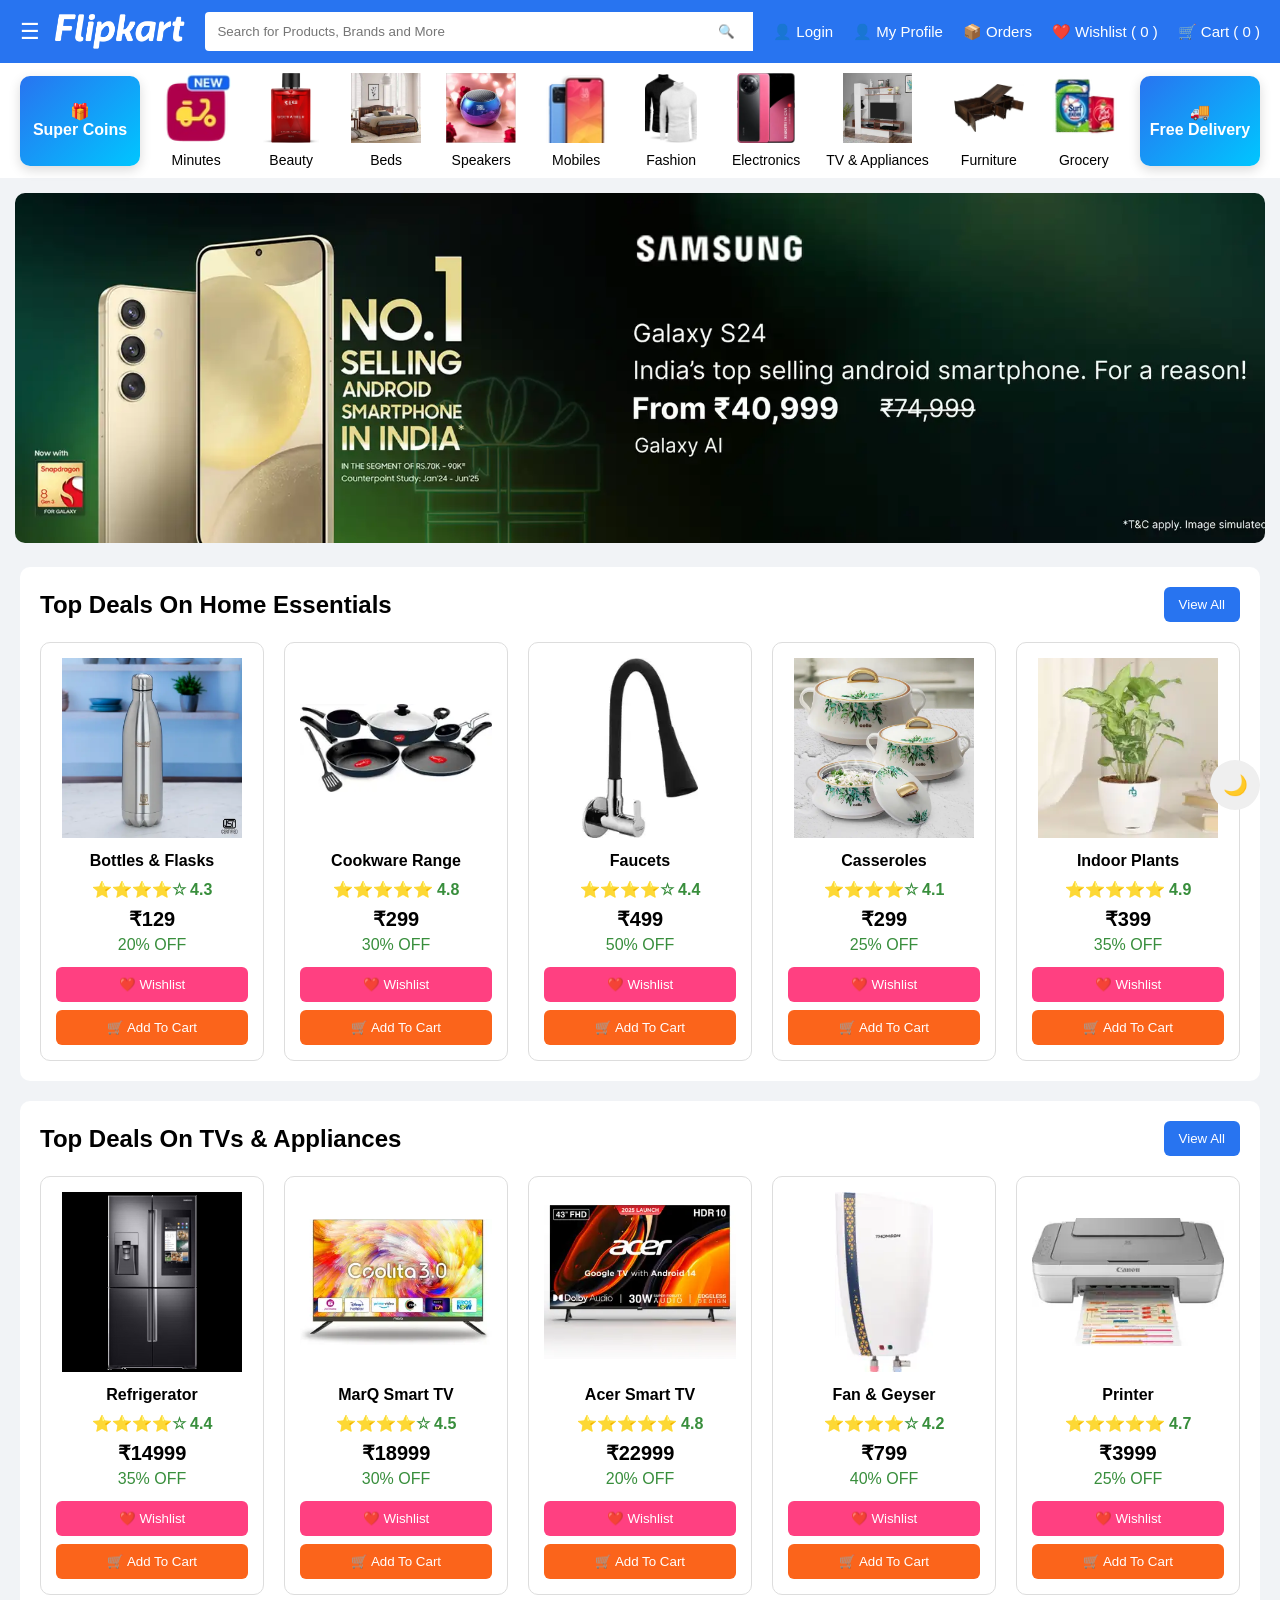
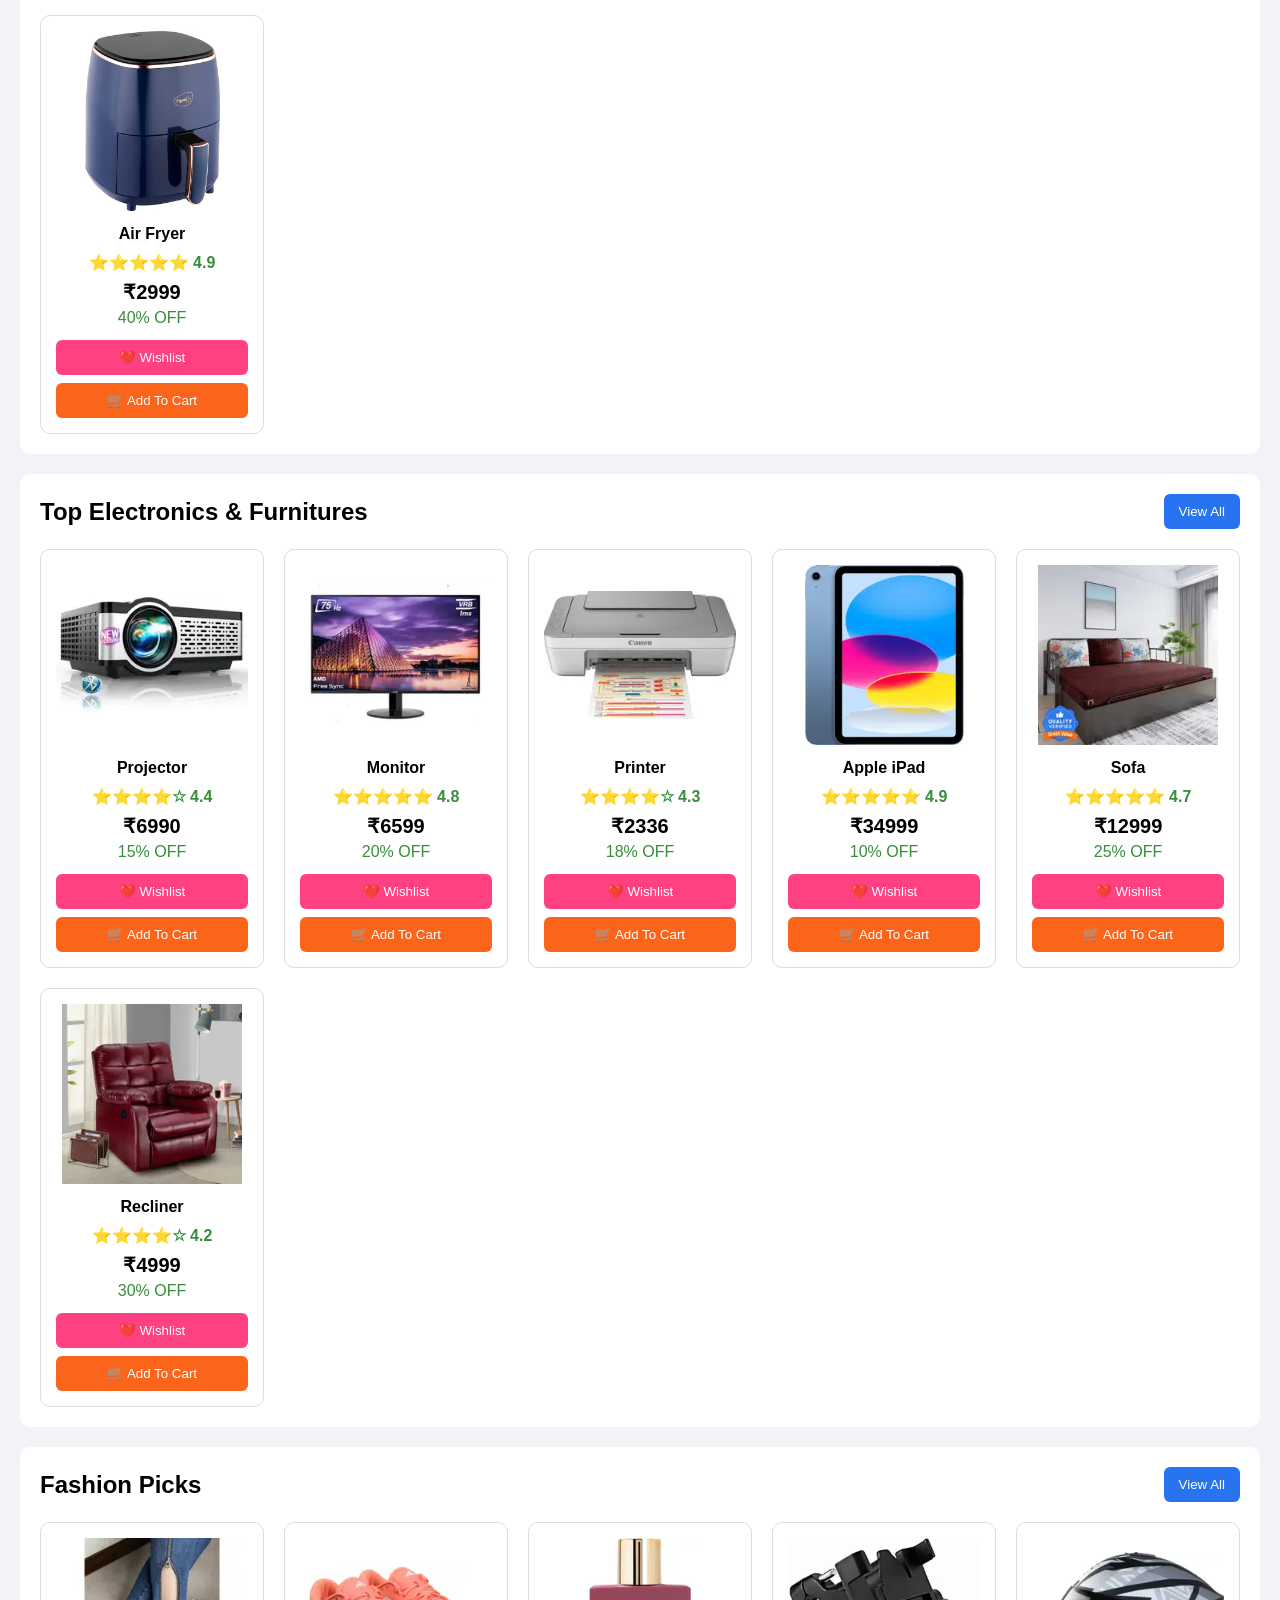
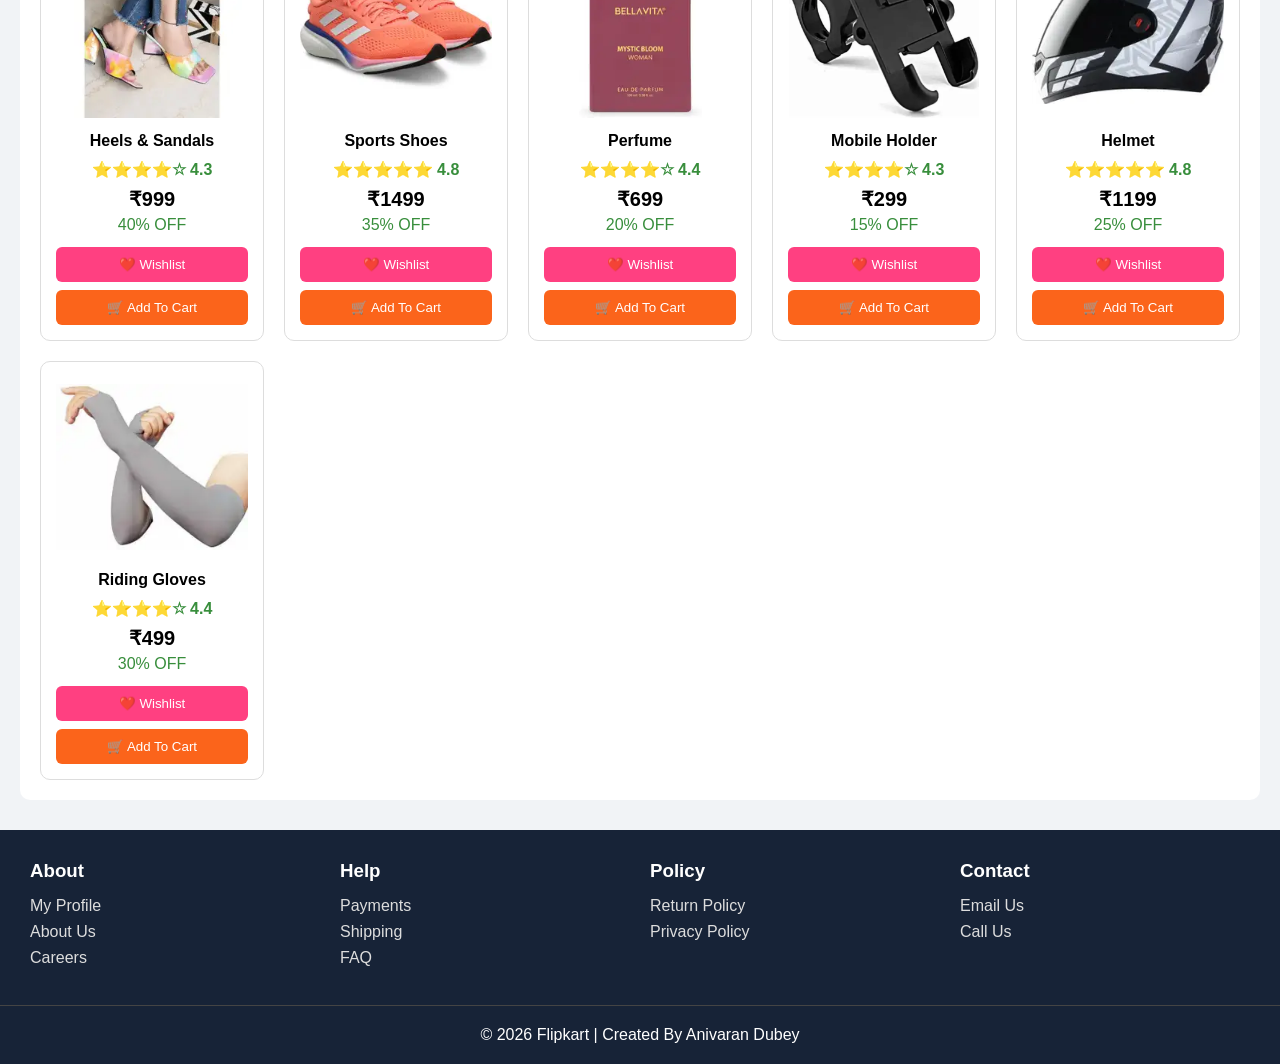
==== commit ae0dc7e3: "completed" ====
--- a/index.html
+++ b/index.html
@@ -109,6 +109,7 @@
         )
 
     </a>
+    </div>
 </header>
 
 <!-- ==========================
@@ -147,14 +148,12 @@
         🎁<br>
         Super Coins
     </div>
-
-
-    <!-- Minutes -->
-        <div class="cat-item">
+       
+    <div class="category-strip">
+         <div class="cat-item">
             <img src="images/minutes.jpg">
             <span>Minutes</span>
         </div>
-    <div class="category-strip">
         <div class="cat-item">
     <img src="images/beauty-food-toys.jpg">
     <span>Beauty</span>
@@ -215,10 +214,44 @@
     </div>
 
 </div>
+<section class="banner">
+
+    <img
+    src="images/samsung_logo.jpg"
+    alt="Samsung Banner">
+
+</section>
 <!-- ==========================
      REGISTER MODAL
 ========================== -->
-
+<div id="loginModal" class="modal">
+
+    <div class="modal-content">
+
+        <span id="closeLogin">
+            &times;
+        </span>
+
+        <h2>Login</h2>
+
+        <input
+        type="text"
+        id="username"
+        placeholder="Enter Username">
+
+        <button id="loginSubmit">
+            Login
+        </button>
+
+        <br><br>
+
+        <a href="#" id="openRegister">
+            Create New Account
+        </a>
+
+    </div>
+
+</div>
 <div
 id="registerModal"
 class="modal">
@@ -776,7 +809,7 @@
 
     <div class="footer-bottom">
 
-        © 2026 Flipkart Clone Pro |
+        © 2026 Flipkart  |
         Created By Anivaran Dubey
 
     </div>
